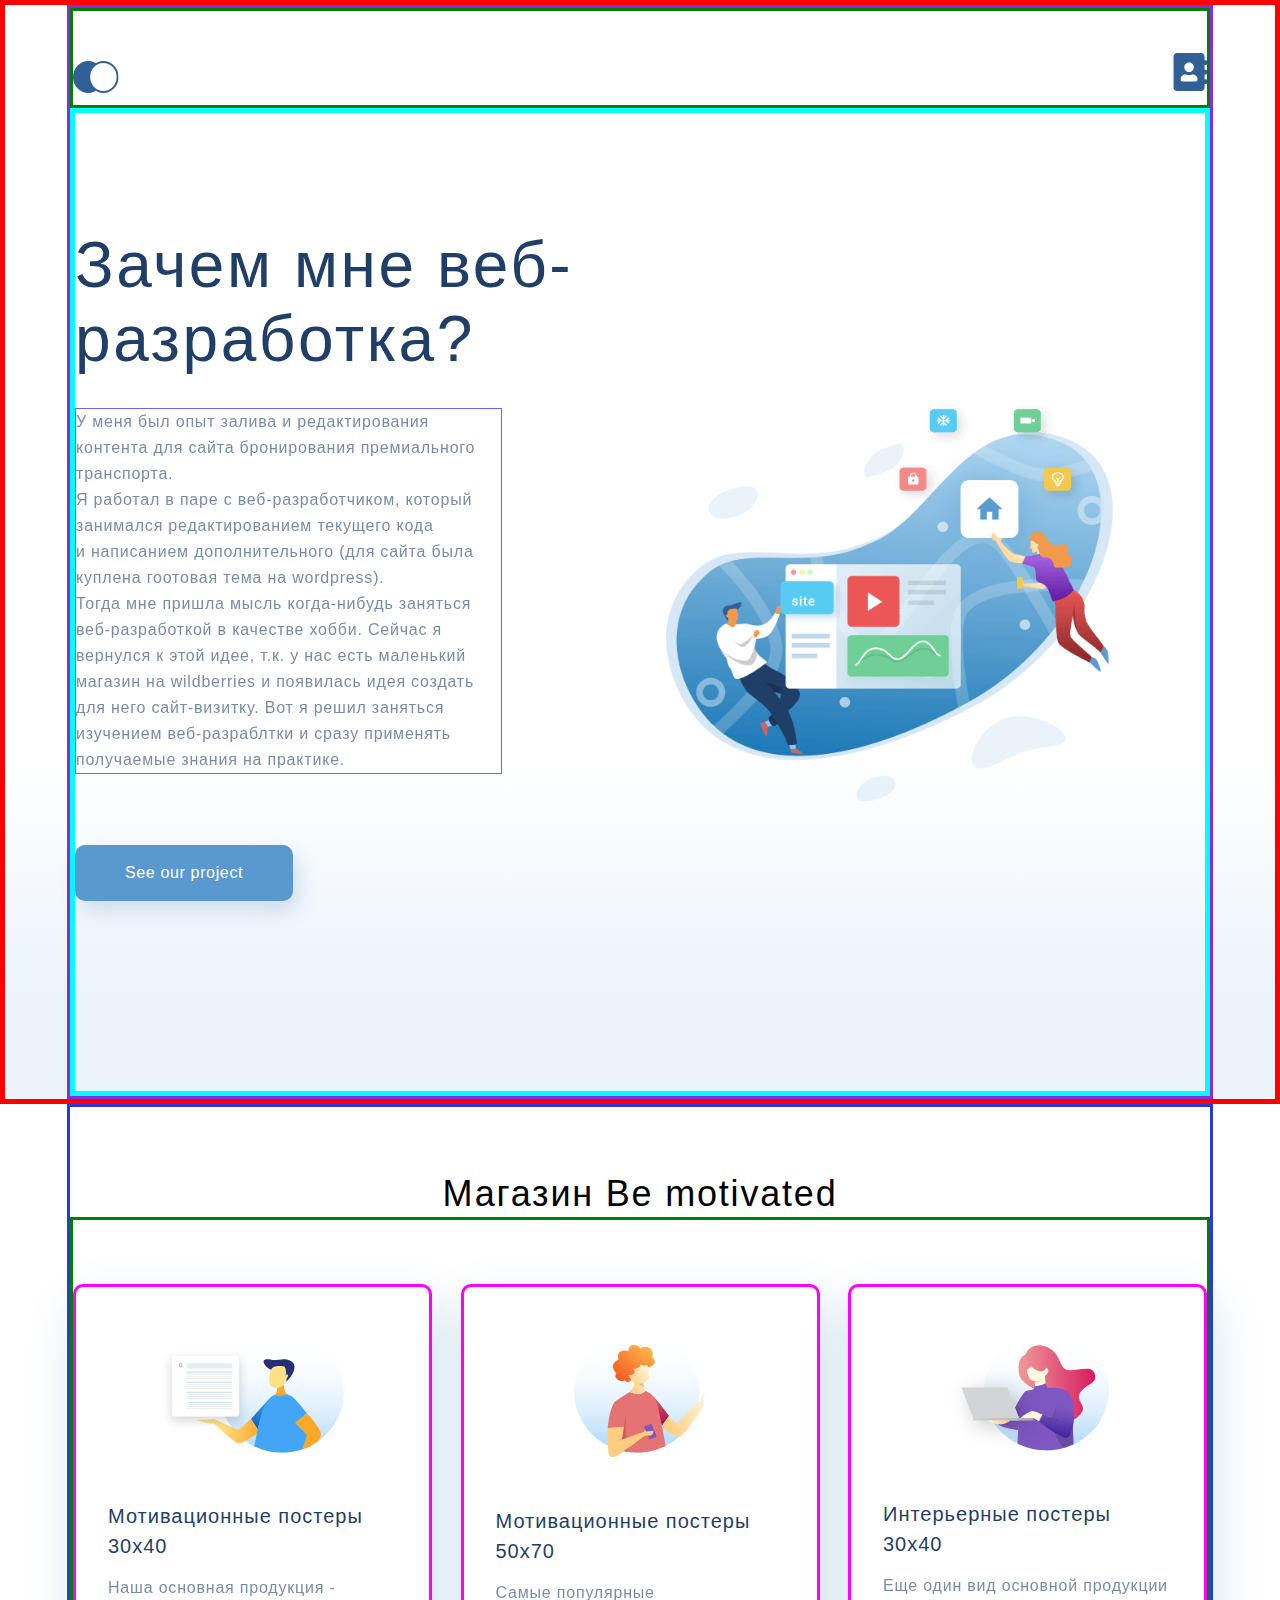
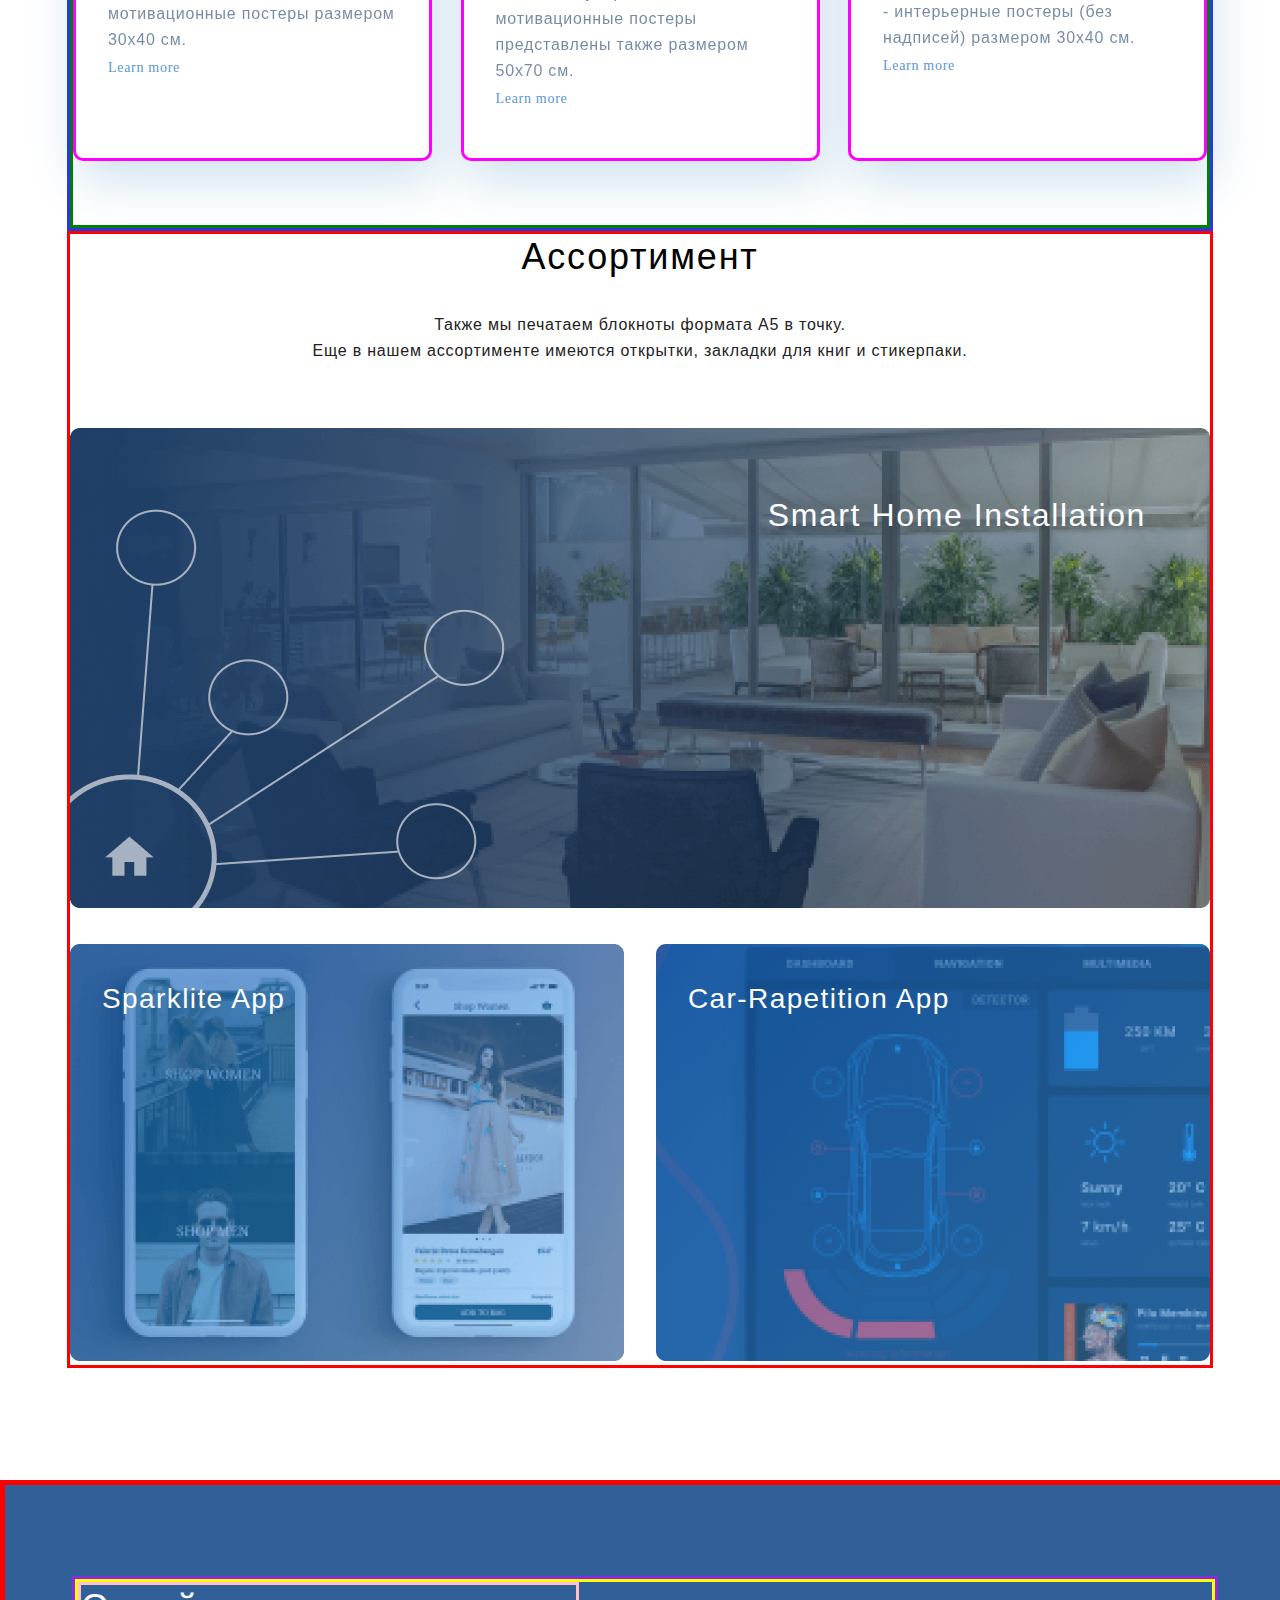
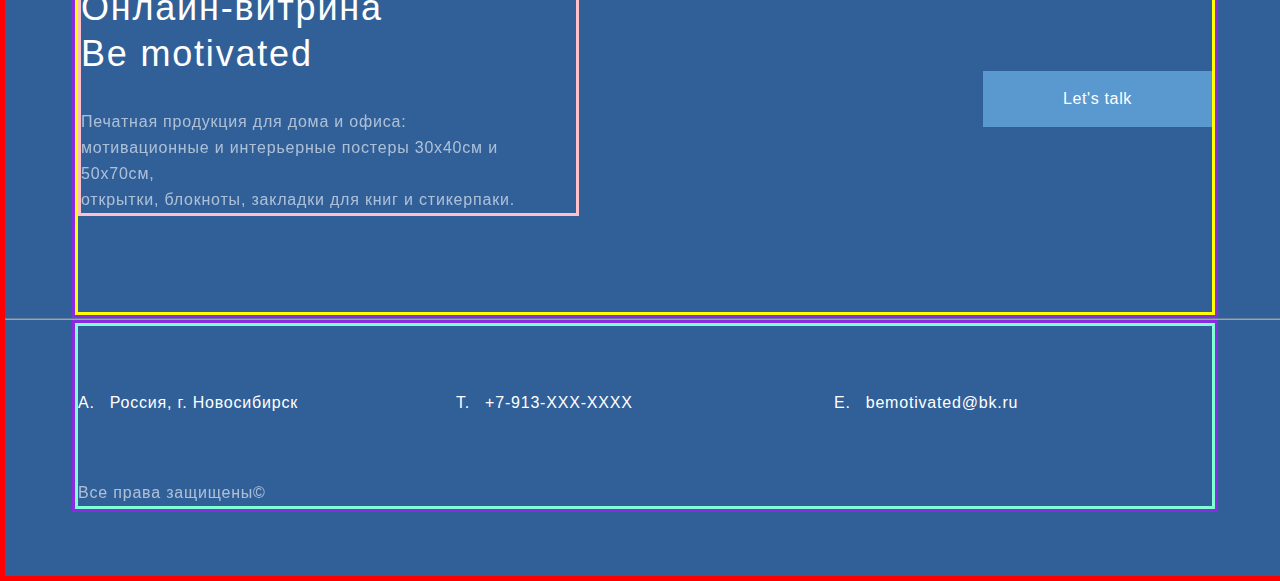
==== index.html @ 521d8b22 "add all files" ====
<!DOCTYPE html>
<html lang="ru">

<head>
    <meta charset="UTF-8">
    <meta http-equiv="X-UA-Compatible" content="IE=edge">
    <meta name="viewport" content="width=device-width, initial-scale=1.0">
    <link rel="stylesheet" href="styles.css">
    <title>Main page</title>
</head>

<body>
    <div class="top">
        <div class="container top_content-box">
            <ul class="menu">
                <li><a href="index.html"><img src="img/logo.svg" alt="main"></a></li>
                <li><a href="contacts.html"><img src="img/vec.svg" alt="contacts"></a></li>
            </ul>
            <div class="top_info">
                <h1 class="top_heading color">Зачем мне веб-разработка?</h1>
                <p class="text_op mainpar color">У меня был опыт залива и редактирования контента для
                    сайта бронирования премиального транспорта.<br>
                    Я работал в паре с веб-разработчиком, который занимался редактированием текущего кода<br>
                    и написанием дополнительного (для сайта была куплена гоотовая тема на wordpress).<br>
                    Тогда мне пришла мысль когда-нибудь заняться веб-разработкой в качестве хобби.
                    Сейчас я вернулся к этой идее, т.к. у нас есть маленький магазин на wildberries и появилась идея
                    создать для него сайт-визитку.
                    Вот я решил заняться изучением веб-разраблтки и сразу применять получаемые знания на практике.
                </p>
                <a href="https://bemotivated.shop" target="_blank" class="top_butt text">See our project</a>
            </div>
        </div>
    </div>

    <!--class "what we do" из видеоурока-->
    <div class="shop container">
        <h3 class="allh3 center">Магазин Be motivated</h3>
        <div class="card_box">
            <div class="mainprod">
                <img class="card_img" src="img/card1.svg" alt="Product1">
                <h4 class="shopzag allh4 color">Мотивационные постеры 30х40</h4>
                <p class="text_op shoppar color">Наша основная продукция -
                    мотивационные постеры размером
                    30х40 см.</p>
                <a class="card_link" href="#">Learn more</a>
            </div>
            <div class="mainprod">
                <img class="card_img" src="img/card2.svg" alt="Product2">
                <h4 class="shopzag allh4 color">Мотивационные постеры 50х70</h4>
                <p class="text_op shoppar color">Самые популярные мотивационные
                    постеры представлены также размером 50х70 см.</p>
                <a class="card_link" href="#">Learn more</a>
            </div>
            <div class="mainprod">
                <img class="card_img" src="img/card3.svg" alt="Product3">
                <h4 class="shopzag allh4 color">Интерьерные постеры 30х40</h4>
                <p class="text_op shoppar color">Еще один вид основной продукции - интерьерные постеры (без
                    надписей)
                    размером
                    30х40 см.</p>
                <a class="card_link" href="#">Learn more</a>
            </div>
        </div>
    </div>

    <div class="products container center">
        <h3 class="allh3">Ассортимент</h3>
        <p class="text par_products">Также мы печатаем блокноты формата А5 в точку.<br>
            Еще в нашем ассортименте имеются открытки, закладки для книг и стикерпаки.</p>
        <div class="products_item"><img class="products_image" src="img/Smart_Home_img.png" alt="image">
            <p class="products_text_1">Smart Home Installation</p>
        </div>
        <div class="products_parent">
            <div class="products_item products_item_margin"><img class="products_image" src="img/Spark_App_img.png"
                    alt="image">
                <p class=" products_text_1 pr_text_2-3">Sparklite App</p>
            </div>
            <div class="products_item"><img class="products_image" src="img/Car_App_img.png" alt="image">
                <p class="products_text_1 pr_text_2-3">Car-Rapetition App</p>
            </div>
        </div>
    </div>

    <div class="footer">
        <div class="container">
            <div class="footer_top">
                <div class="bemotivated">
                    <h3 class="allh3 footer_header">Онлайн-витрина<br> Be motivated</h3>
                    <p class="text_op text_white">Печатная продукция для дома и офиса:<br>
                        мотивационные и интерьерные постеры 30х40см и 50х70см,<br>
                        открытки, блокноты, закладки для книг и стикерпаки.</p>
                </div>
                <a class="text footer_butt" href="#">Let's talk</a>
            </div>
        </div>

        <hr>

        <div class="container">
            <div class="footer_bottom">
                <ol class="text_white spisokfoot">
                    <li class="text lifooter">Россия, г. Новосибирск</li>
                    <li class="text lifooter">+7-913-XXX-XXXX</li>
                    <li class="text lifooter">bemotivated@bk.ru</li>
                </ol>
                <div class="rights">
                    <p class="text_op text_white">Все права защищены&copy;</p>
                </div>
            </div>
        </div>
    </div>
</body>

</html>
---- styles.css ----
/*Общие свойства для разных элементов*/
* {
    margin: 0;
    padding: 0;
    font-family: 'Roboto', sans-serif;
    font-style: normal;
}

.container {
    max-width: 1140px;
    margin: 0 auto;
    border: 3px solid #8A2BE2;
}

div.map {
    max-width: 1140px;
    margin: 0 auto;
    border: 3px solid #8A2BE2;
}


.color {
    color: #1F3F68;
}

.center {
    text-align: center;
}

hr {
    opacity: 0.5;
}

/*Списки*/
.menu {
    padding-top: 42px;
    border: 3px solid green;
    list-style-type: none;
    display: flex;
    justify-content: space-between;
}

.spisokfoot {
    display: flex;
    flex-direction: row;
    justify-content: space-between;
    margin-top: 64px;
}

.lifooter:first-child::before {
    content: 'A.';
    display: block;
    margin-right: 15px;
}

.lifooter:nth-child(2)::before {
    content: 'T.';
    display: block;
    margin-right: 15px;
}

.lifooter:last-child::before {
    content: 'E.';
    display: block;
    margin-right: 15px;
}

.lifooter {
    flex-grow: 1;
    list-style-type: none;
    display: flex;
    flex-basis: 33.33%;
    margin-right: 32px;
}

.phone {
    list-style-type: none;
    margin-bottom: 0;
    padding-bottom: 0;
}

.onl_srv {
    list-style-type: none;
    margin-bottom: 0;
    padding-bottom: 0;
}

.phone li:before {
    content: url(img/phone.svg);
    display: inline-block;
    margin-right: 19px;
}

.phone li:first-child {
    margin-bottom: 16px;
}

.onl_srv li:first-child {
    margin-bottom: 16px;
}

.onl_srv li:first-child:before {
    content: url(img/www.svg);
    display: inline-block;
    margin-right: 19px;
}

.onl_srv li:last-child:before {
    content: url(img/mail.svg);
    display: inline-block;
    margin-right: 19px;
}

.contform_par:last-child {
    padding-bottom: 0px;
}

/*Параграфы и тексты*/
.text_op {
    font-weight: 400;
    font-size: 16px;
    line-height: 26px;
    letter-spacing: 0.05em;
    opacity: 0.6;
}

.text {
    font-weight: 400;
    font-size: 16px;
    line-height: 26px;
    letter-spacing: 0.05em;
}

.text_cont {
    font-size: 20px;
    line-height: 30px;
    letter-spacing: 0.04em;
    color: rgba(255, 255, 255, 0.6);
    width: 60%;
}

.mainpar {
    max-width: 425px;
    border: 1px solid blue;
}

.text_white {
    color: #FFFFFF;
}

.par_products {
    color: #222222;
    width: 75%;
    margin: 32px auto 64px;
    opacity: 1;
}

.products_text_1 {
    font-weight: 400;
    font-size: 32px;
    line-height: 46px;
    text-align: right;
    letter-spacing: 0.05em;
    color: #FFFFFF;
    position: absolute;
    top: 64px;
    right: 64px;
}

.pr_text_2-3 {
    font-size: 28px;
    line-height: 46px;
    top: 32px;
    left: 32px;
    text-align: left;
}

.contform_par {
    font-weight: 300;
    font-size: 16px;
    line-height: 26px;
    letter-spacing: 0.04em;
    color: #1F3F68;
    opacity: 0.6;
    padding-bottom: 40px;
}


/*Заголовки*/
.top_heading {
    max-width: 504px;
    font-weight: 300;
    font-size: 64px;
    line-height: 74px;
    letter-spacing: 0.04em;
    margin-bottom: 32px;
}

.contact_us_heading {
    font-weight: 500;
    font-size: 44px;
    line-height: 74px;
    letter-spacing: 0.04em;
    color: #FFFFFF;
    margin-bottom: 16px;
    margin-top: 54px;
}

.allh3 {
    font-size: 36px;
    font-weight: 300;
    line-height: 46px;
    letter-spacing: 0.05em;
    color: #000000;
}

.contacts_headings {
    font-weight: 500;
    font-size: 20px;
    line-height: 30px;
    letter-spacing: 0.04em;
    margin-bottom: 24px;
}


.contform_items {
    font-weight: 400;
    font-size: 16px;
    line-height: 30px;
    letter-spacing: 0.04em;
    opacity: 0.8;
    margin-bottom: 8px;
    margin-top: 32px;
}

.allh4 {
    font-weight: 400;
    font-size: 20px;
    line-height: 30px;
    letter-spacing: 0.05em;
}

.shopzag {
    margin-bottom: 14px;
}

.footer_header {
    width: 340px;
    font-weight: 400;
    font-size: 36px;
    line-height: 46px;
    letter-spacing: 0.05em;
    color: #FFFFFF;
    margin-bottom: 32px;
}

/*Footer*/
div.footer {
    border: 5px solid red;
    background: #316099;
    margin-top: 112px;
    padding-top: 91px;
    padding-bottom: 64px;
    width: 100%;
}

div.footer_top {
    border: 3px solid Yellow;
    padding-bottom: 96px;
    display: flex;
    flex-wrap: wrap;
    justify-content: space-between;
    align-items: center;
}

div.bemotivated {
    width: 495px;
    border: 3px solid pink;
}

div.footer_bottom {
    border: 3px solid Aquamarine;
}

div.rights {
    margin-top: 64px;
}


/*Блоки главной страницы*/
div.top {
    border: 5px solid red;
    height: fit-content;
    background: linear-gradient(0deg, #EBF3FB 8.84%, rgba(152, 195, 232, 0) 31.12%);
}

.top_content-box {
    display: flex;
    flex-direction: column;
    height: 100%;
}

div.top_info {
    border: 5px solid cyan;
    flex-grow: 1;
    padding-top: 115px;
    background-image: url(img/illustration.png);
    background-repeat: no-repeat;
    background-position: right 90px center;
    background-size: 40%;
}

div.shop {
    border: 3px solid #2b37e2;
    padding-top: 64px;
}

div.card_box {
    border: 3px solid green;
    display: flex;
    flex-direction: row;
    justify-content: space-between;
    padding-top: 64px;
    padding-bottom: 64px;
}

div.mainprod {
    width: 359px;
    border: 3px solid Magenta;
    padding: 44px 32px;
    box-sizing: border-box;
    box-shadow: 5px 20px 50px rgba(16, 112, 177, 0.2);
    border-radius: 10px;
    background: #FFFFFF;
    display: flex;
    flex-direction: column;
}

div.products {
    border: 3px solid red;
}

div.products_parent {
    display: flex;
    justify-content: space-between;
    margin-top: 32px;
}

div.products_item {
    position: relative;
    flex-grow: 1;
}

.products_item_margin {
    margin-right: 32px;
}

/*Блоки страницы Контакты*/
div.contact_us {
    border: 2px solid blue;
    background-image: url(img/Mask\ Group.png);
    background-repeat: no-repeat;
    background-size: cover;
    padding-bottom: 50px;
    margin-top: 42px;
    display: flex;
    flex-direction: column;
    align-items: center;
}

.contacts {
    border: 3px solid Aquamarine;
    display: flex;
    justify-content: space-between;
    margin-top: 50px;
    margin-bottom: 96px;
    align-items: stretch;
}

div.continfo {
    border: 3px solid Orchid;
    padding: 56px;
    box-sizing: border-box;
    display: flex;
    flex-direction: column;
}

div.contform {
    border: 3px solid Orchid;
    width: 50%;
    background: #FFFFFF;
    box-shadow: 5px 10px 50px rgba(16, 112, 177, 0.2);
    border-radius: 10px;
    padding: 56px;
    box-sizing: border-box;
}

/*Контактная форма*/
.vvod {
    border: 1px solid #356EAD;
    box-sizing: border-box;
    border-radius: 10px;
    opacity: 0.4;
    width: 100%;
    font-weight: 300;
    font-size: 16px;
    line-height: 30px;
    letter-spacing: 0.04em;
    padding-top: 21px;
    padding-left: 21px;
    padding-bottom: 21px;

}

.butt {
    background: #5A98D0;
    box-shadow: 5px 20px 50px rgba(16, 112, 177, 0.2);
    border-radius: 10px;
    font-weight: 500;
    font-size: 16px;
    line-height: 26px;
    text-align: center;
    color: #FFFFFF;
    text-transform: uppercase;
    width: 100%;
    padding: 23px;
    margin-top: 72px;
    border-color: #5A98D0;
}

/*Кнопка See our project*/
.top_butt {
    text-align: center;
    letter-spacing: 0.04em;
    color: #FFFFFF;
    background: #5A98D0;
    box-shadow: 5px 10px 20px rgba(53, 110, 173, 0.2);
    border-radius: 10px;
    padding: 15px 50px;
    text-decoration: none;
    display: inline-block;
    margin-top: 71px;
    margin-bottom: 190px;
}

/*Кнопка Let's Talk*/
.footer_butt {
    text-align: center;
    letter-spacing: 0.04em;
    color: #FFFFFF;
    background: #5A98D0;
    padding: 15px 80px;
    text-decoration: none;
}

/*Другие элементы*/
.card_link {
    font-family: 'Roboto';
    font-style: normal;
    font-weight: 400;
    font-size: 14px;
    line-height: 30px;
    letter-spacing: 0.05em;
    color: #5A98D0;
    text-decoration: none;
}

.card_img {
    align-self: center;
    margin-bottom: 48px;
}

.logo {
    margin-bottom: 56px;
}

.products_image {
    width: 100%;
}

/*Медиазапросы*/
@media (max-width: 1024px) {
    .container {
        padding-left: 32px;
        padding-right: 32px;
    }

    div.map {
        padding: 0;
        margin: 0;
    }

    div.top_info {
        background-position: right 16px bottom 87px;
    }

    .menu {
        padding-top: 36px;
    }

    div.card_box {
        flex-direction: column;
        align-items: center;
    }

    div.mainprod {
        margin-bottom: 32px;
    }

    div.bemotivated {
        width: 336px;
        box-sizing: border-box;
    }

    div.footer {
        margin-top: 109px;
        padding-top: 47px;
    }

    div.footer_top {
        padding-left: 92px;
        padding-right: 92px;
    }

    div.footer_bottom {
        padding-left: 92px;
        padding-right: 92px;
    }

    .footer_butt {
        width: 133px;
        height: 32px;
        padding: 3px 0px 10px;
        box-sizing: border-box;
    }

    .spisokfoot {
        flex-direction: column;
    }

    .lifooter:first-child {
        margin-bottom: 25px;
    }

    .lifooter:last-child {
        margin-top: 25px;
    }

    .contacts {
        flex-direction: column;
        align-items: center;
    }

    div.contform {
        width: 75%;
    }

    div.continfo {
        width: 60%;
    }
}

@media (max-width: 667px) {

    .container {
        padding-left: 16px;
        padding-right: 16px;
    }

    div.top {
        height: fit-content;
    }

    .menu {
        padding-top: 24px;
    }

    .top_heading {
        width: 100%;
        font-size: 32px;
        line-height: 38px;
        text-align: center;
        margin-bottom: 12px;
    }

    div.top_info {
        display: flex;
        flex-direction: column;
        align-items: center;
        padding-top: 36px;
        background-image: none;
        height: fit-content;
    }

    .mainpar {
        width: 100%;
        text-align: center;
    }

    .top_butt {
        font-size: 12px;
        padding: 0 8px;
        margin-top: 32px;
        margin-bottom: 41px;
    }

    .allh3 {
        font-size: 24px;
        line-height: 28px;
    }

    div.shop {
        padding-top: 48px;
    }

    div.card_box {
        padding-top: 32px;
    }

    div.mainprod {
        width: 100%;
    }

    .par_products {
        width: 100%;
    }

    .products_text_1 {
        font-size: 16px;
        line-height: 19px;
        top: 16px;
        right: 16px;
    }

    .pr_text_2-3 {
        font-size: 16px;
        line-height: 19px;
        top: 16px;
        right: 16px;
    }

    div.products_parent {
        flex-direction: column;
        margin-top: 16px;
    }

    .products_item_margin {
        margin-right: 0;
        margin-bottom: 16px;
    }

    div.footer {
        margin-top: 64px;
        padding-top: 18px;
        padding-bottom: 32px;
    }

    div.footer_top {
        padding-bottom: 40px;
        flex-direction: column;
    }

    div.bemotivated {
        width: 100%;
        text-align: center;
        margin-bottom: 40px;
    }

    .footer_header {
        width: 100%;
        font-size: 24px;
        line-height: 28px;
    }

    .footer_butt {
        width: 106px;
        height: 31px;
        padding: 0;
        box-sizing: border-box;
    }

    div.footer_top {
        padding-left: 0px;
        padding-right: 0px;
    }

    div.footer_bottom {
        padding-left: 0px;
        padding-right: 0px;
    }

    .spisokfoot {
        margin-top: 32px;
        flex-direction: column;
    }

    .lifooter {
        line-height: 19px;
    }

    .lifooter:first-child {
        margin-bottom: 17px;
    }

    .lifooter:last-child {
        margin-top: 17px;
    }

    div.rights {
        margin-top: 32px;
        text-align: center;
    }

    div.contform {
        width: 100%;
        padding: 36px;
    }

    div.continfo {
        width: 100%;
        padding: 36px;
    }

    .contform_items {
        font-size: 14px;
        margin-top: 20px;
    }

    .smsg_mob {
        font-size: 16px;
    }

    .contact_us_heading {
        font-size: 24px;
        line-height: 28px;
        margin-bottom: 32px;
    }

    .text_cont {
        font-size: 16px;
        width: 80%;
    }
}
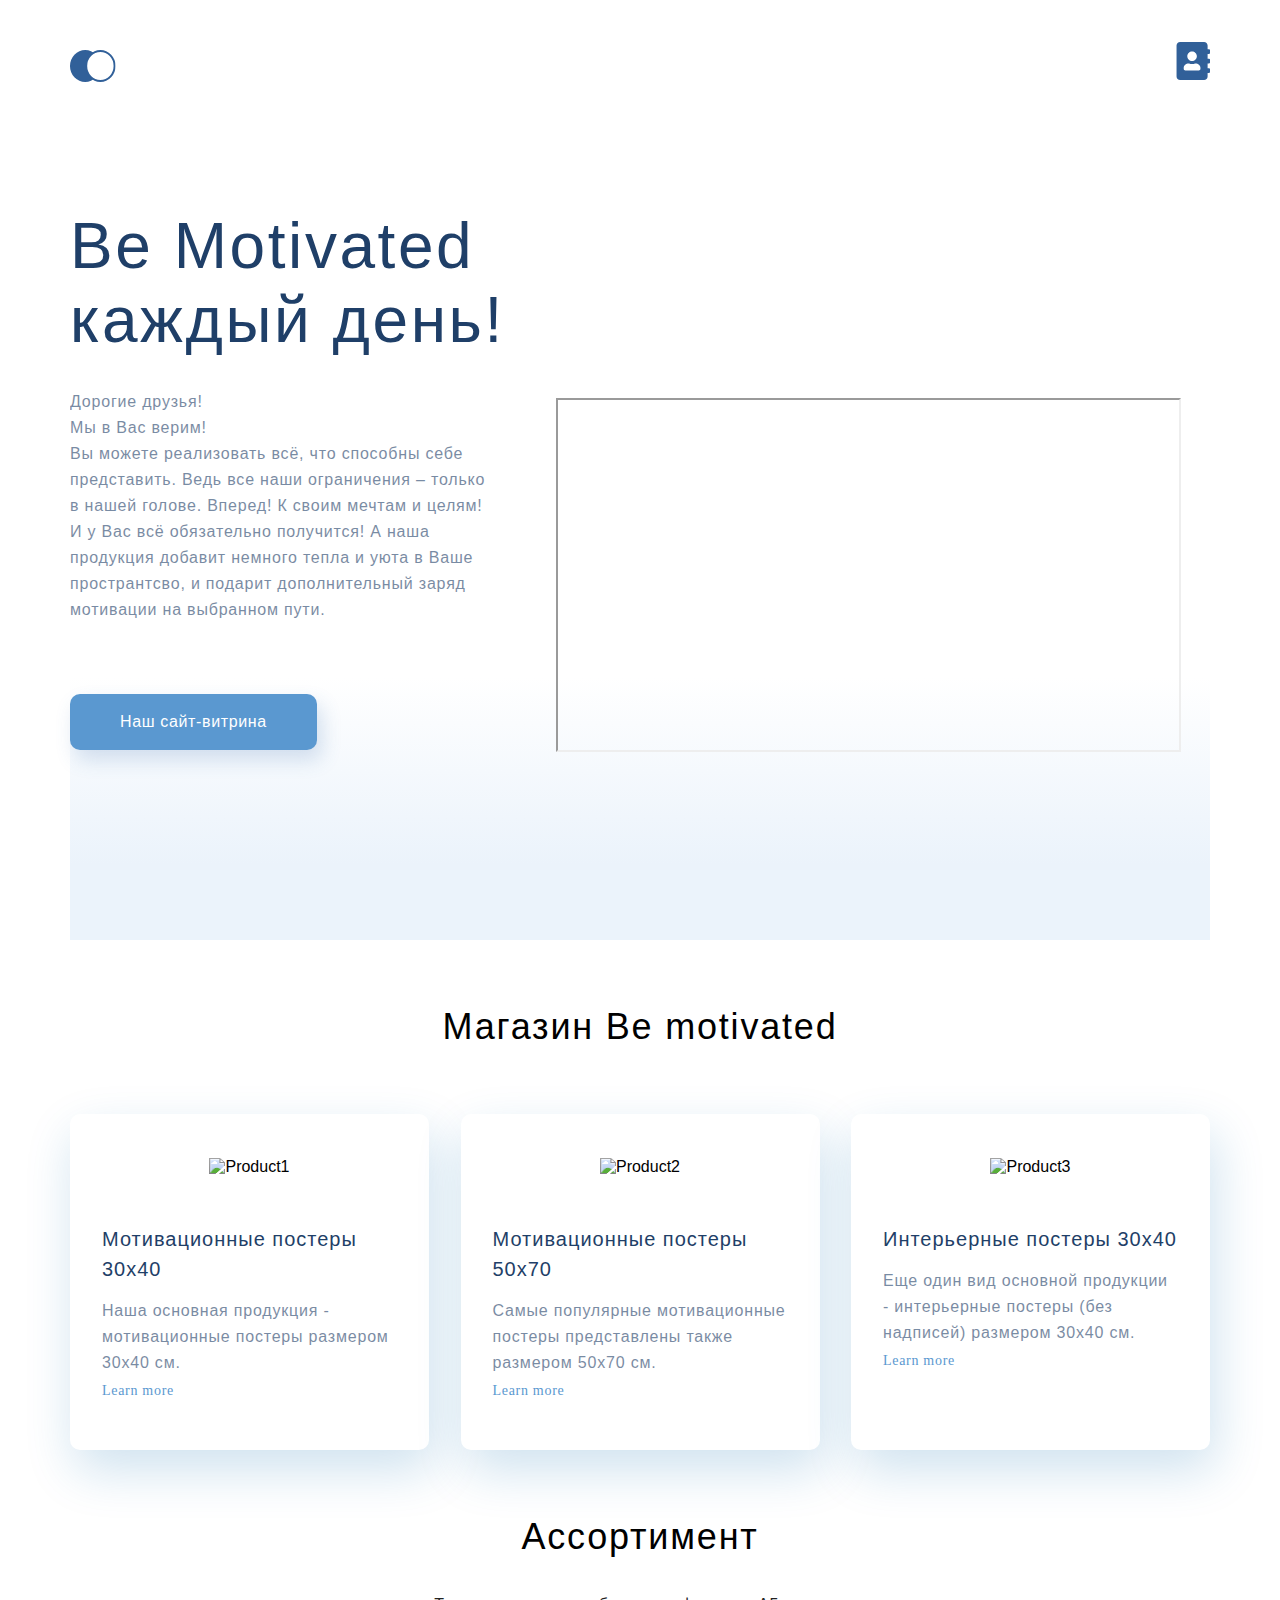
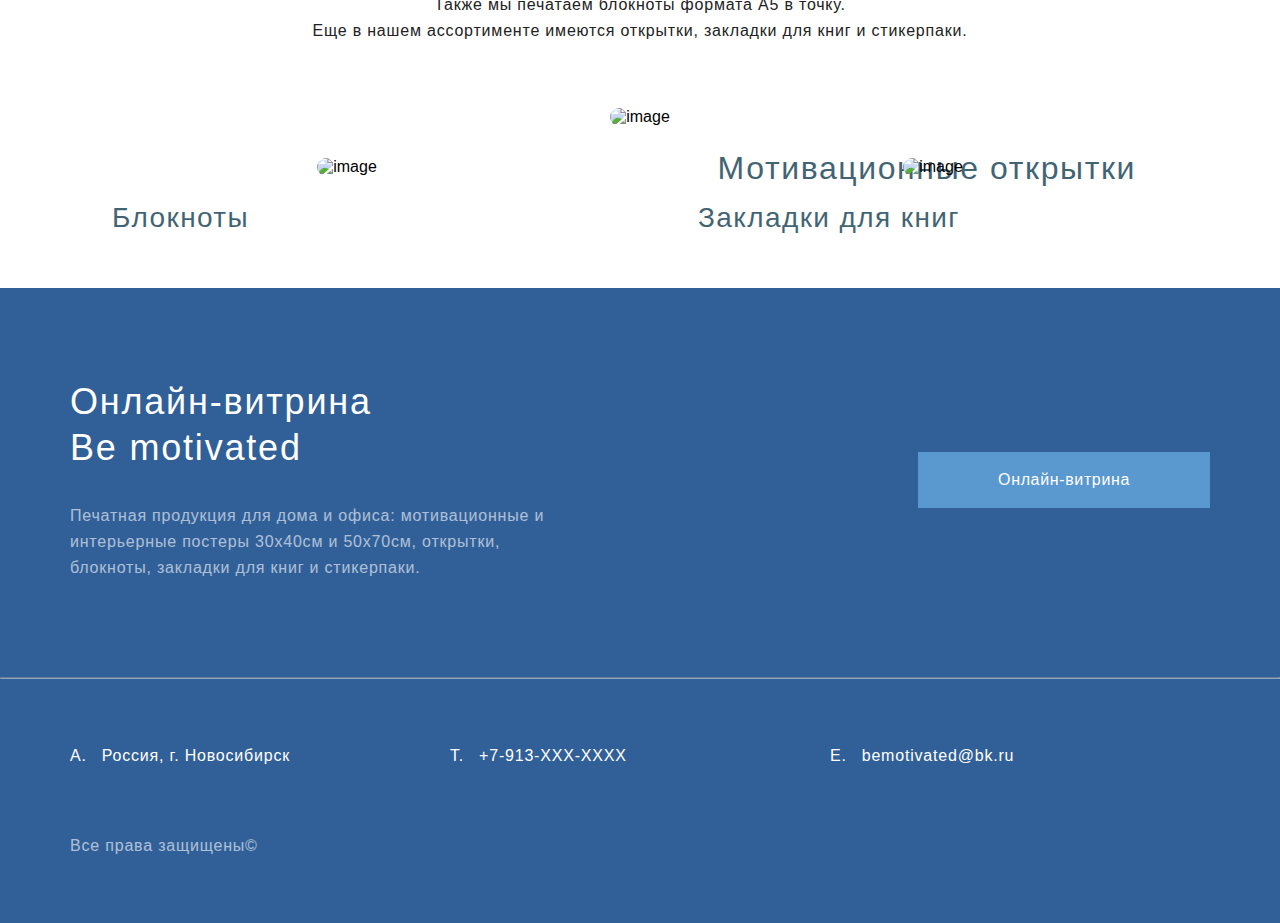
==== commit bd84f9f5: "Images changed, video added" ====
--- a/index.html
+++ b/index.html
@@ -10,24 +10,32 @@
 </head>
 
 <body>
-    <div class="top">
-        <div class="container top_content-box">
-            <ul class="menu">
-                <li><a href="index.html"><img src="img/logo.svg" alt="main"></a></li>
-                <li><a href="contacts.html"><img src="img/vec.svg" alt="contacts"></a></li>
-            </ul>
+
+    <div class="container">
+        <ul class="menu">
+            <li><a href="index.html"><img src="img/logo.svg" alt="main"></a></li>
+            <li><a href="contacts.html"><img src="img/vec.svg" alt="contacts"></a></li>
+        </ul>
+        <div class="top">
+            <div class="top_content-box">
+                <h1 class="top_heading color">Be Motivated каждый день!</h1>
+                <p class="text_op mainpar color">Дорогие друзья!<br>
+                    Мы в Вас верим!<br>
+                    Вы можете реализовать всё, что способны себе представить.
+                    Ведь все наши ограничения – только в нашей голове.
+                    Вперед! К своим мечтам и целям! И у Вас всё обязательно получится!
+                    А наша продукция добавит немного тепла и уюта в Ваше пространтсво, и
+                    подарит дополнительный заряд мотивации на выбранном пути.
+                </p>
+                <a href="https://bemotivated.shop" target="_blank" class="top_butt text">Наш сайт-витрина</a>
+            </div>
             <div class="top_info">
-                <h1 class="top_heading color">Зачем мне веб-разработка?</h1>
-                <p class="text_op mainpar color">У меня был опыт залива и редактирования контента для
-                    сайта бронирования премиального транспорта.<br>
-                    Я работал в паре с веб-разработчиком, который занимался редактированием текущего кода<br>
-                    и написанием дополнительного (для сайта была куплена гоотовая тема на wordpress).<br>
-                    Тогда мне пришла мысль когда-нибудь заняться веб-разработкой в качестве хобби.
-                    Сейчас я вернулся к этой идее, т.к. у нас есть маленький магазин на wildberries и появилась идея
-                    создать для него сайт-визитку.
-                    Вот я решил заняться изучением веб-разраблтки и сразу применять получаемые знания на практике.
-                </p>
-                <a href="https://bemotivated.shop" target="_blank" class="top_butt text">See our project</a>
+                <iframe class="video"
+                    src="https://www.youtube.com/embed/f7S_T5lrENA?autoplay=1&amp;loop=2&amp;start=1&amp;stop=120"
+                    title="YouTube video player" frameborder="2"
+                    allow="accelerometer; autoplay; clipboard-write; encrypted-media; gyroscope; picture-in-picture; loop"
+                    allowfullscreen=""></iframe>
+
             </div>
         </div>
     </div>
@@ -37,7 +45,7 @@
         <h3 class="allh3 center">Магазин Be motivated</h3>
         <div class="card_box">
             <div class="mainprod">
-                <img class="card_img" src="img/card1.svg" alt="Product1">
+                <img class="card_img" src="img/1.png" alt="Product1">
                 <h4 class="shopzag allh4 color">Мотивационные постеры 30х40</h4>
                 <p class="text_op shoppar color">Наша основная продукция -
                     мотивационные постеры размером
@@ -45,14 +53,14 @@
                 <a class="card_link" href="#">Learn more</a>
             </div>
             <div class="mainprod">
-                <img class="card_img" src="img/card2.svg" alt="Product2">
+                <img class="card_img" src="img/2.jpg" alt="Product2">
                 <h4 class="shopzag allh4 color">Мотивационные постеры 50х70</h4>
                 <p class="text_op shoppar color">Самые популярные мотивационные
                     постеры представлены также размером 50х70 см.</p>
                 <a class="card_link" href="#">Learn more</a>
             </div>
             <div class="mainprod">
-                <img class="card_img" src="img/card3.svg" alt="Product3">
+                <img class="card_img" src="img/3.jpg" alt="Product3">
                 <h4 class="shopzag allh4 color">Интерьерные постеры 30х40</h4>
                 <p class="text_op shoppar color">Еще один вид основной продукции - интерьерные постеры (без
                     надписей)
@@ -67,16 +75,16 @@
         <h3 class="allh3">Ассортимент</h3>
         <p class="text par_products">Также мы печатаем блокноты формата А5 в точку.<br>
             Еще в нашем ассортименте имеются открытки, закладки для книг и стикерпаки.</p>
-        <div class="products_item"><img class="products_image" src="img/Smart_Home_img.png" alt="image">
-            <p class="products_text_1">Smart Home Installation</p>
+        <div class="products_item"><img class="products_image" src="img/Postcards.jpg" alt="image">
+            <p class="products_text_1">Мотивационные открытки</p>
         </div>
         <div class="products_parent">
-            <div class="products_item products_item_margin"><img class="products_image" src="img/Spark_App_img.png"
+            <div class="products_item products_item_margin"><img class="products_image" src="img/notepad.png"
                     alt="image">
-                <p class=" products_text_1 pr_text_2-3">Sparklite App</p>
+                <p class=" products_text_1 pr_text_2-3">Блокноты</p>
             </div>
-            <div class="products_item"><img class="products_image" src="img/Car_App_img.png" alt="image">
-                <p class="products_text_1 pr_text_2-3">Car-Rapetition App</p>
+            <div class="products_item"><img class="products_image" src="img/notes (1).png" alt="image">
+                <p class="products_text_1 pr_text_2-3">Закладки для книг</p>
             </div>
         </div>
     </div>
@@ -86,11 +94,11 @@
             <div class="footer_top">
                 <div class="bemotivated">
                     <h3 class="allh3 footer_header">Онлайн-витрина<br> Be motivated</h3>
-                    <p class="text_op text_white">Печатная продукция для дома и офиса:<br>
-                        мотивационные и интерьерные постеры 30х40см и 50х70см,<br>
+                    <p class="text_op text_white">Печатная продукция для дома и офиса:
+                        мотивационные и интерьерные постеры 30х40см и 50х70см,
                         открытки, блокноты, закладки для книг и стикерпаки.</p>
                 </div>
-                <a class="text footer_butt" href="#">Let's talk</a>
+                <a class="text footer_butt" href="#">Онлайн-витрина</a>
             </div>
         </div>
 
--- a/styles.css
+++ b/styles.css
@@ -9,15 +9,12 @@
 .container {
     max-width: 1140px;
     margin: 0 auto;
-    border: 3px solid #8A2BE2;
 }
 
 div.map {
     max-width: 1140px;
     margin: 0 auto;
-    border: 3px solid #8A2BE2;
-}
-
+}
 
 .color {
     color: #1F3F68;
@@ -34,7 +31,6 @@
 /*Списки*/
 .menu {
     padding-top: 42px;
-    border: 3px solid green;
     list-style-type: none;
     display: flex;
     justify-content: space-between;
@@ -141,7 +137,6 @@
 
 .mainpar {
     max-width: 425px;
-    border: 1px solid blue;
 }
 
 .text_white {
@@ -161,9 +156,14 @@
     line-height: 46px;
     text-align: right;
     letter-spacing: 0.05em;
-    color: #FFFFFF;
+    color: #123E52;
+    background-color: white;
+    opacity: 0.8;
+    padding: 5px 10px;
+    width: fit-content;
+    border-radius: 10px;
     position: absolute;
-    top: 64px;
+    top: 32px;
     right: 64px;
 }
 
@@ -256,7 +256,6 @@
 
 /*Footer*/
 div.footer {
-    border: 5px solid red;
     background: #316099;
     margin-top: 112px;
     padding-top: 91px;
@@ -265,7 +264,6 @@
 }
 
 div.footer_top {
-    border: 3px solid Yellow;
     padding-bottom: 96px;
     display: flex;
     flex-wrap: wrap;
@@ -274,13 +272,10 @@
 }
 
 div.bemotivated {
-    width: 495px;
-    border: 3px solid pink;
-}
-
-div.footer_bottom {
-    border: 3px solid Aquamarine;
-}
+    max-width: 495px;
+}
+
+div.footer_bottom {}
 
 div.rights {
     margin-top: 64px;
@@ -289,34 +284,32 @@
 
 /*Блоки главной страницы*/
 div.top {
-    border: 5px solid red;
     height: fit-content;
     background: linear-gradient(0deg, #EBF3FB 8.84%, rgba(152, 195, 232, 0) 31.12%);
+    display: flex;
+    padding-top: 115px;
+    align-items: stretch;
 }
 
 .top_content-box {
     display: flex;
     flex-direction: column;
+    width: 40%;
     height: 100%;
 }
 
 div.top_info {
-    border: 5px solid cyan;
-    flex-grow: 1;
-    padding-top: 115px;
-    background-image: url(img/illustration.png);
-    background-repeat: no-repeat;
-    background-position: right 90px center;
-    background-size: 40%;
+    display: flex;
+    justify-content: center;
+    width: 60%;
+    align-items: center;
 }
 
 div.shop {
-    border: 3px solid #2b37e2;
     padding-top: 64px;
 }
 
 div.card_box {
-    border: 3px solid green;
     display: flex;
     flex-direction: row;
     justify-content: space-between;
@@ -326,7 +319,6 @@
 
 div.mainprod {
     width: 359px;
-    border: 3px solid Magenta;
     padding: 44px 32px;
     box-sizing: border-box;
     box-shadow: 5px 20px 50px rgba(16, 112, 177, 0.2);
@@ -336,9 +328,7 @@
     flex-direction: column;
 }
 
-div.products {
-    border: 3px solid red;
-}
+div.products {}
 
 div.products_parent {
     display: flex;
@@ -357,7 +347,6 @@
 
 /*Блоки страницы Контакты*/
 div.contact_us {
-    border: 2px solid blue;
     background-image: url(img/Mask\ Group.png);
     background-repeat: no-repeat;
     background-size: cover;
@@ -369,7 +358,6 @@
 }
 
 .contacts {
-    border: 3px solid Aquamarine;
     display: flex;
     justify-content: space-between;
     margin-top: 50px;
@@ -378,7 +366,6 @@
 }
 
 div.continfo {
-    border: 3px solid Orchid;
     padding: 56px;
     box-sizing: border-box;
     display: flex;
@@ -386,7 +373,6 @@
 }
 
 div.contform {
-    border: 3px solid Orchid;
     width: 50%;
     background: #FFFFFF;
     box-shadow: 5px 10px 50px rgba(16, 112, 177, 0.2);
@@ -441,6 +427,7 @@
     display: inline-block;
     margin-top: 71px;
     margin-bottom: 190px;
+    width: fit-content;
 }
 
 /*Кнопка Let's Talk*/
@@ -451,6 +438,7 @@
     background: #5A98D0;
     padding: 15px 80px;
     text-decoration: none;
+    width: fit-content;
 }
 
 /*Другие элементы*/
@@ -476,6 +464,15 @@
 
 .products_image {
     width: 100%;
+    border-radius: 10px;
+}
+
+.video {
+    width: 625px;
+    height: 354px;
+    margin-left: 10px;
+    margin-right: 10px;
+    box-sizing: border-box;
 }
 
 /*Медиазапросы*/
@@ -490,12 +487,34 @@
         margin: 0;
     }
 
-    div.top_info {
-        background-position: right 16px bottom 87px;
+    .video {
+        width: 625px;
+        height: 354px;
+        margin-left: 0px;
+        margin-bottom: 145px;
     }
 
     .menu {
         padding-top: 36px;
+    }
+
+    div.top {
+        padding-top: 120px;
+        flex-direction: column;
+    }
+
+    div.top_content-box {
+        width: 100%;
+    }
+
+    div.top_info {
+        width: 100%;
+        justify-content: flex-start;
+        align-items: flex-start;
+    }
+
+    .top_butt {
+        margin-bottom: 87px;
     }
 
     div.card_box {
@@ -528,9 +547,8 @@
     }
 
     .footer_butt {
-        width: 133px;
-        height: 32px;
-        padding: 3px 0px 10px;
+        width: fit-content;
+        padding: 5px 15px;
         box-sizing: border-box;
     }
 
@@ -569,6 +587,7 @@
 
     div.top {
         height: fit-content;
+        padding-top: 32px;
     }
 
     .menu {
@@ -583,13 +602,13 @@
         margin-bottom: 12px;
     }
 
+    div.top_content-box {
+        width: 100%;
+        align-items: center;
+    }
+
     div.top_info {
-        display: flex;
-        flex-direction: column;
-        align-items: center;
-        padding-top: 36px;
-        background-image: none;
-        height: fit-content;
+        display: none;
     }
 
     .mainpar {
@@ -599,6 +618,7 @@
 
     .top_butt {
         font-size: 12px;
+        line-height: 26px;
         padding: 0 8px;
         margin-top: 32px;
         margin-bottom: 41px;
@@ -673,10 +693,7 @@
     }
 
     .footer_butt {
-        width: 106px;
-        height: 31px;
-        padding: 0;
-        box-sizing: border-box;
+        padding: 3px 10px;
     }
 
     div.footer_top {
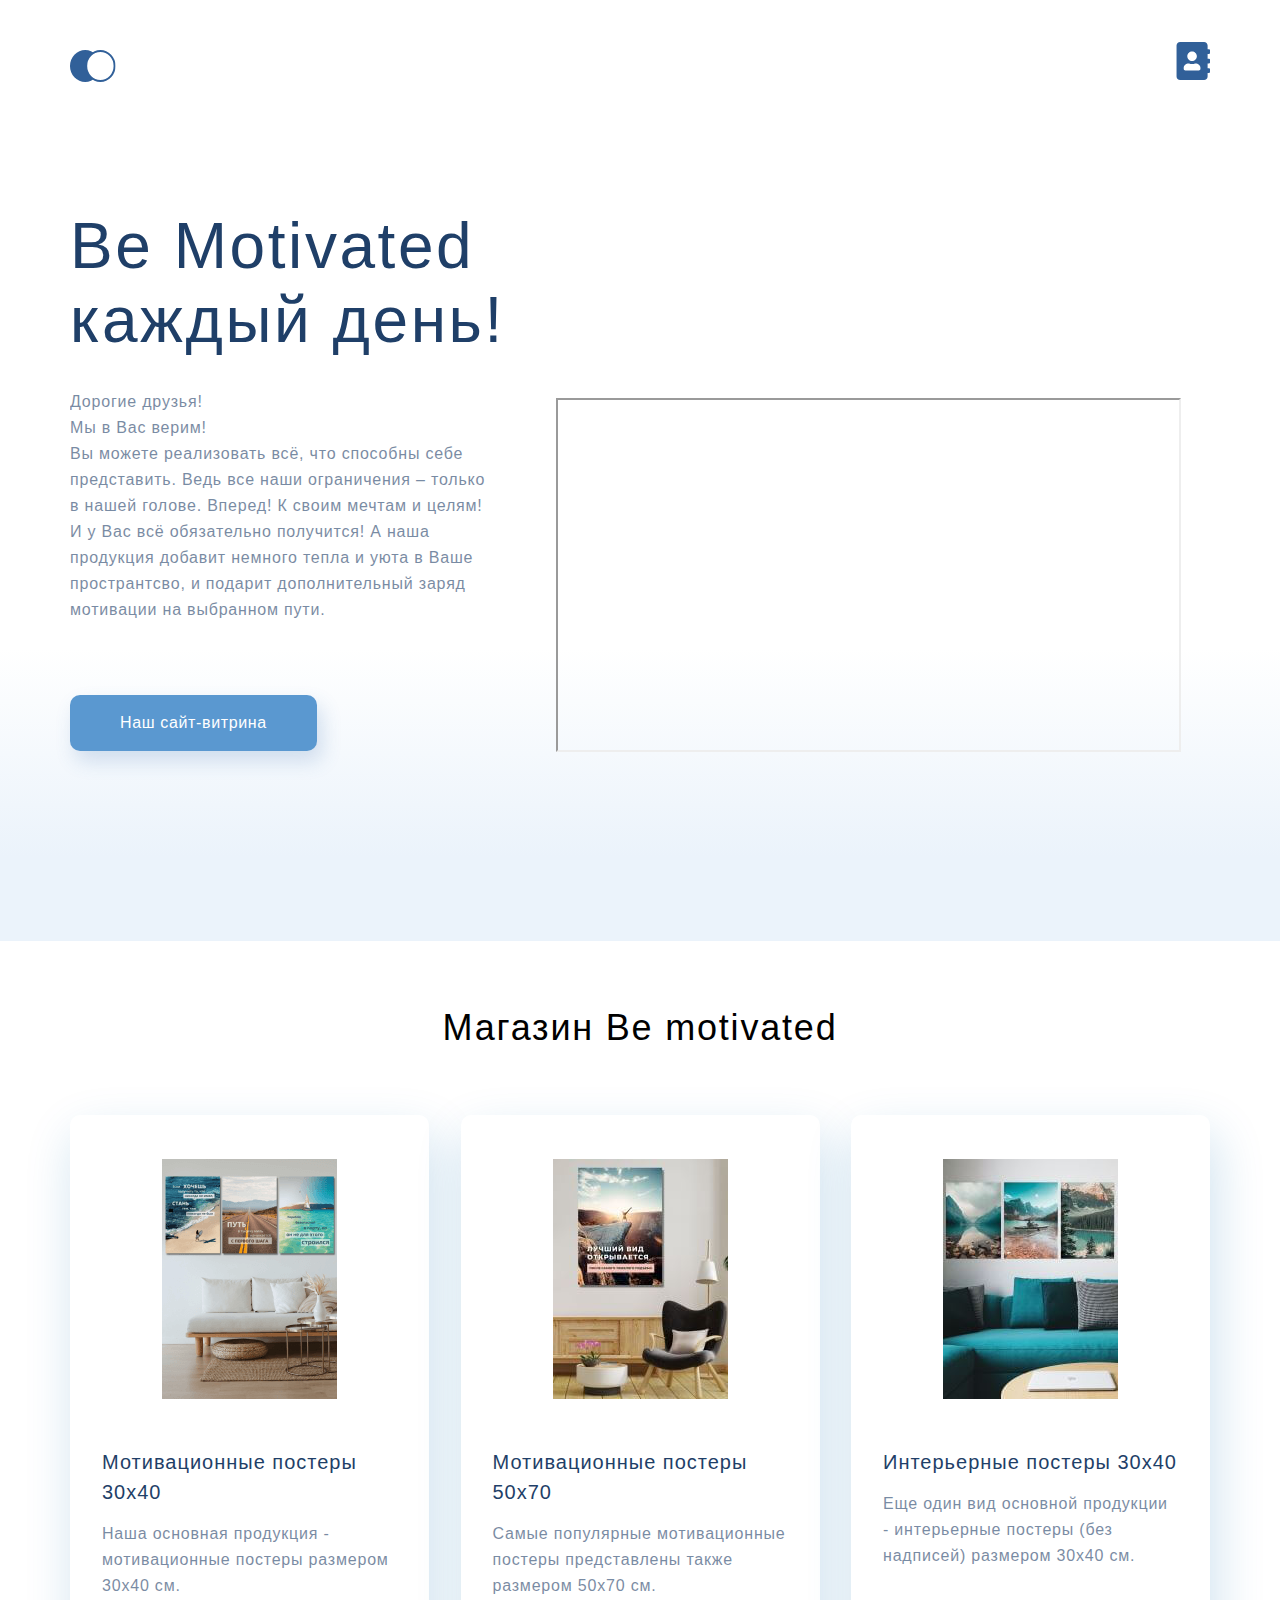
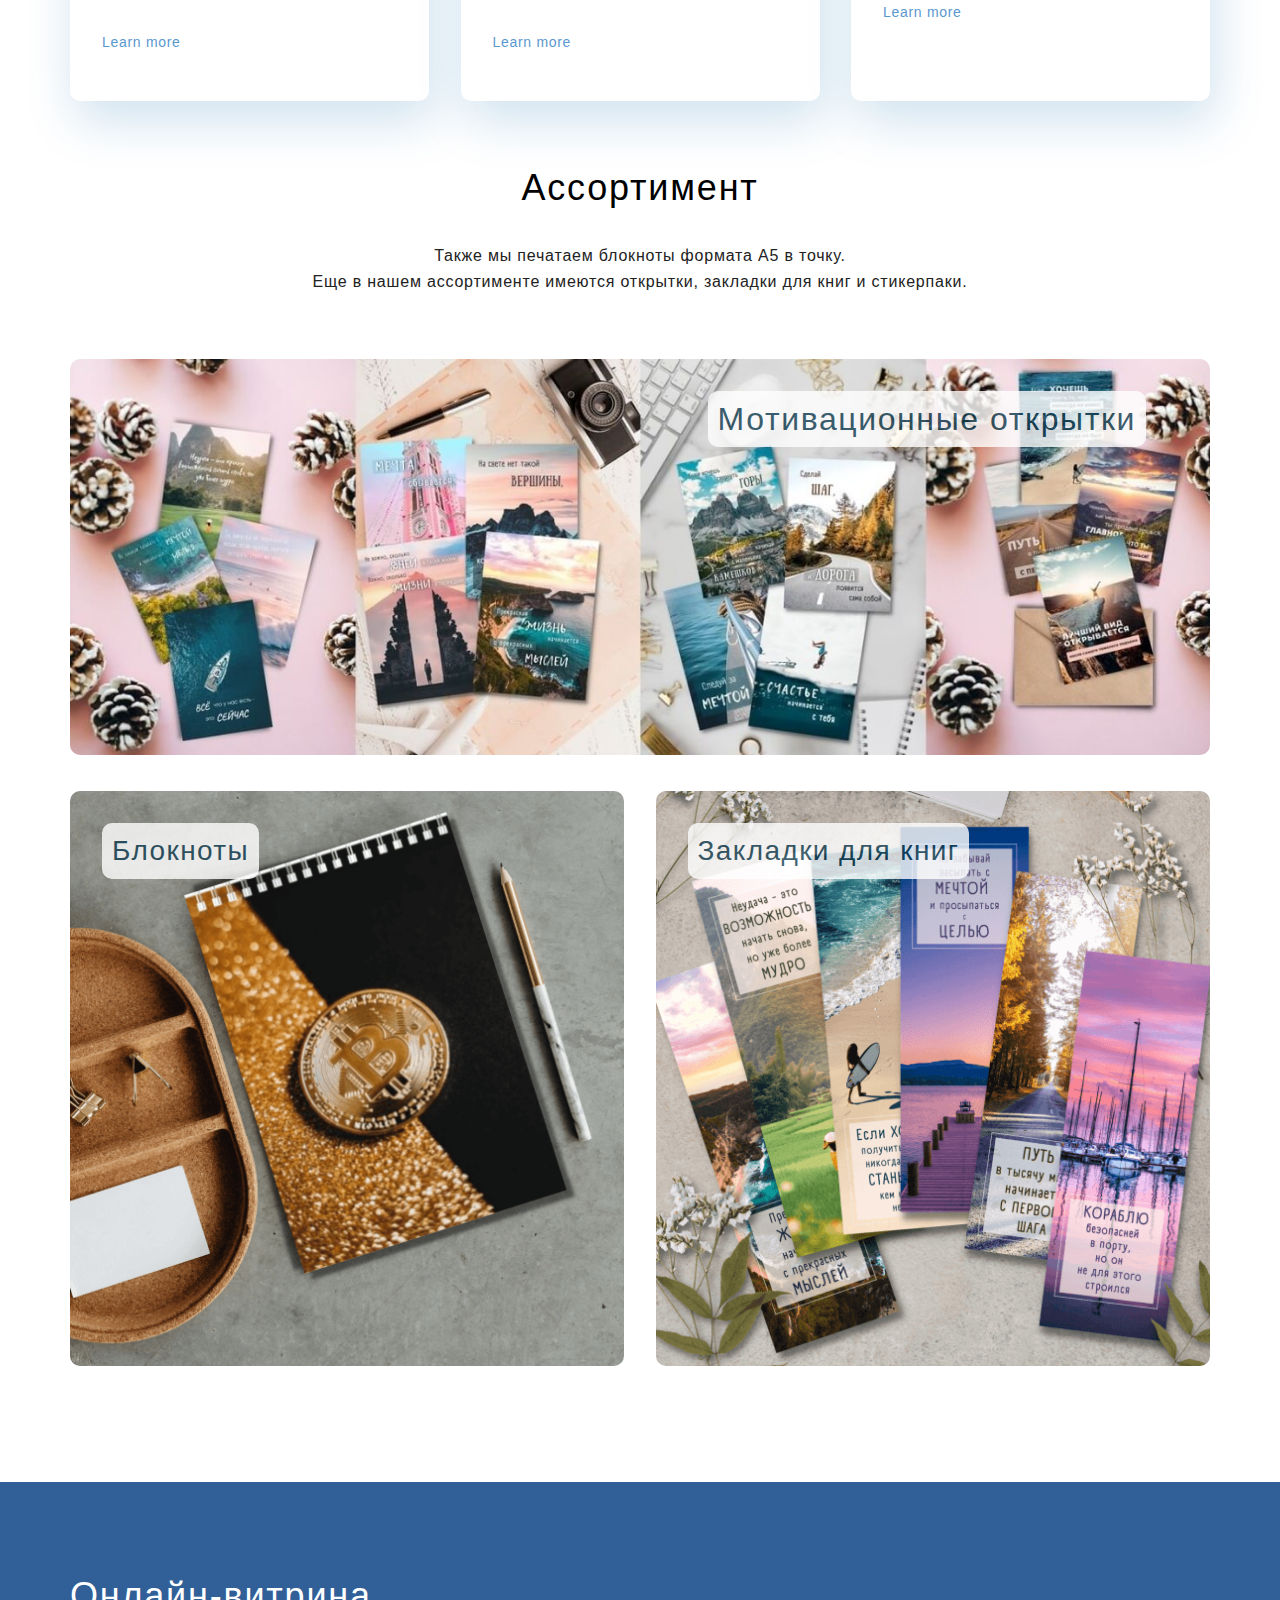
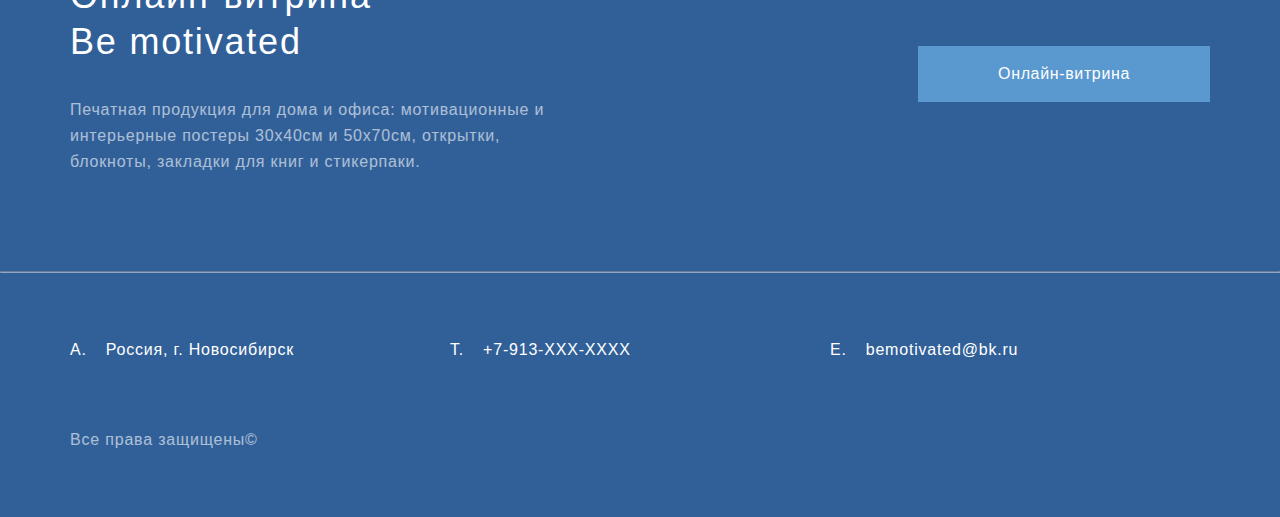
==== commit de4456d4: "files updated" ====
--- a/index.html
+++ b/index.html
@@ -10,36 +10,36 @@
 </head>
 
 <body>
+    <div class="top_main">
+        <div class="container">
+            <ul class="menu">
+                <li><a href="index.html"><img src="img/logo.svg" alt="main"></a></li>
+                <li><a href="contacts.html"><img src="img/vec.svg" alt="contacts"></a></li>
+            </ul>
+            <div class="top">
+                <div class="top_content-box">
+                    <h1 class="top_heading color">Be Motivated каждый день!</h1>
+                    <p class="text_op mainpar color">Дорогие друзья!<br>
+                        Мы в Вас верим!<br>
+                        Вы можете реализовать всё, что способны себе представить.
+                        Ведь все наши ограничения – только в нашей голове.
+                        Вперед! К своим мечтам и целям! И у Вас всё обязательно получится!
+                        А наша продукция добавит немного тепла и уюта в Ваше пространтсво, и
+                        подарит дополнительный заряд мотивации на выбранном пути.
+                    </p>
+                    <a href="https://bemotivated.shop" target="_blank" class="top_butt text">Наш сайт-витрина</a>
+                </div>
+                <div class="top_info">
+                    <iframe class="video"
+                        src="https://www.youtube.com/embed/f7S_T5lrENA?autoplay=1&amp;loop=2&amp;start=1&amp;stop=120"
+                        title="YouTube video player" frameborder="2"
+                        allow="accelerometer; autoplay; clipboard-write; encrypted-media; gyroscope; picture-in-picture; loop"
+                        allowfullscreen=""></iframe>
 
-    <div class="container">
-        <ul class="menu">
-            <li><a href="index.html"><img src="img/logo.svg" alt="main"></a></li>
-            <li><a href="contacts.html"><img src="img/vec.svg" alt="contacts"></a></li>
-        </ul>
-        <div class="top">
-            <div class="top_content-box">
-                <h1 class="top_heading color">Be Motivated каждый день!</h1>
-                <p class="text_op mainpar color">Дорогие друзья!<br>
-                    Мы в Вас верим!<br>
-                    Вы можете реализовать всё, что способны себе представить.
-                    Ведь все наши ограничения – только в нашей голове.
-                    Вперед! К своим мечтам и целям! И у Вас всё обязательно получится!
-                    А наша продукция добавит немного тепла и уюта в Ваше пространтсво, и
-                    подарит дополнительный заряд мотивации на выбранном пути.
-                </p>
-                <a href="https://bemotivated.shop" target="_blank" class="top_butt text">Наш сайт-витрина</a>
-            </div>
-            <div class="top_info">
-                <iframe class="video"
-                    src="https://www.youtube.com/embed/f7S_T5lrENA?autoplay=1&amp;loop=2&amp;start=1&amp;stop=120"
-                    title="YouTube video player" frameborder="2"
-                    allow="accelerometer; autoplay; clipboard-write; encrypted-media; gyroscope; picture-in-picture; loop"
-                    allowfullscreen=""></iframe>
-
+                </div>
             </div>
         </div>
     </div>
-
     <!--class "what we do" из видеоурока-->
     <div class="shop container">
         <h3 class="allh3 center">Магазин Be motivated</h3>
--- a/styles.css
+++ b/styles.css
@@ -46,19 +46,19 @@
 .lifooter:first-child::before {
     content: 'A.';
     display: block;
-    margin-right: 15px;
+    margin-right: 19px;
 }
 
 .lifooter:nth-child(2)::before {
     content: 'T.';
     display: block;
-    margin-right: 15px;
+    margin-right: 19px;
 }
 
 .lifooter:last-child::before {
     content: 'E.';
     display: block;
-    margin-right: 15px;
+    margin-right: 19px;
 }
 
 .lifooter {
@@ -266,7 +266,6 @@
 div.footer_top {
     padding-bottom: 96px;
     display: flex;
-    flex-wrap: wrap;
     justify-content: space-between;
     align-items: center;
 }
@@ -283,9 +282,12 @@
 
 
 /*Блоки главной страницы*/
+div.top_main {
+    background: linear-gradient(0deg, #EBF3FB 8.84%, rgba(152, 195, 232, 0) 31.12%);
+}
+
 div.top {
     height: fit-content;
-    background: linear-gradient(0deg, #EBF3FB 8.84%, rgba(152, 195, 232, 0) 31.12%);
     display: flex;
     padding-top: 115px;
     align-items: stretch;
@@ -318,7 +320,7 @@
 }
 
 div.mainprod {
-    width: 359px;
+    max-width: 359px;
     padding: 44px 32px;
     box-sizing: border-box;
     box-shadow: 5px 20px 50px rgba(16, 112, 177, 0.2);
@@ -425,7 +427,7 @@
     padding: 15px 50px;
     text-decoration: none;
     display: inline-block;
-    margin-top: 71px;
+    margin-top: 72px;
     margin-bottom: 190px;
     width: fit-content;
 }
@@ -443,14 +445,13 @@
 
 /*Другие элементы*/
 .card_link {
-    font-family: 'Roboto';
-    font-style: normal;
     font-weight: 400;
     font-size: 14px;
     line-height: 30px;
     letter-spacing: 0.05em;
     color: #5A98D0;
     text-decoration: none;
+    padding-top: 28px;
 }
 
 .card_img {
@@ -475,6 +476,10 @@
     box-sizing: border-box;
 }
 
+.cont {
+    text-decoration: none;
+}
+
 /*Медиазапросы*/
 @media (max-width: 1024px) {
     .container {
@@ -495,7 +500,7 @@
     }
 
     .menu {
-        padding-top: 36px;
+        padding-top: 55px;
     }
 
     div.top {
@@ -523,11 +528,17 @@
     }
 
     div.mainprod {
+        max-width: 276px;
+        padding: 42px 30px;
         margin-bottom: 32px;
     }
 
+    .card_link {
+        padding-top: 25px;
+    }
+
     div.bemotivated {
-        width: 336px;
+        max-width: 336px;
         box-sizing: border-box;
     }
 
@@ -539,6 +550,7 @@
     div.footer_top {
         padding-left: 92px;
         padding-right: 92px;
+        padding-bottom: 64px;
     }
 
     div.footer_bottom {
@@ -550,6 +562,7 @@
         width: fit-content;
         padding: 5px 15px;
         box-sizing: border-box;
+        margin-left: 51px;
     }
 
     .spisokfoot {
@@ -587,7 +600,7 @@
 
     div.top {
         height: fit-content;
-        padding-top: 32px;
+        padding-top: 33px;
     }
 
     .menu {
@@ -595,7 +608,7 @@
     }
 
     .top_heading {
-        width: 100%;
+        max-width: 343px;
         font-size: 32px;
         line-height: 38px;
         text-align: center;
@@ -612,7 +625,7 @@
     }
 
     .mainpar {
-        width: 100%;
+        max-width: 343px;
         text-align: center;
     }
 
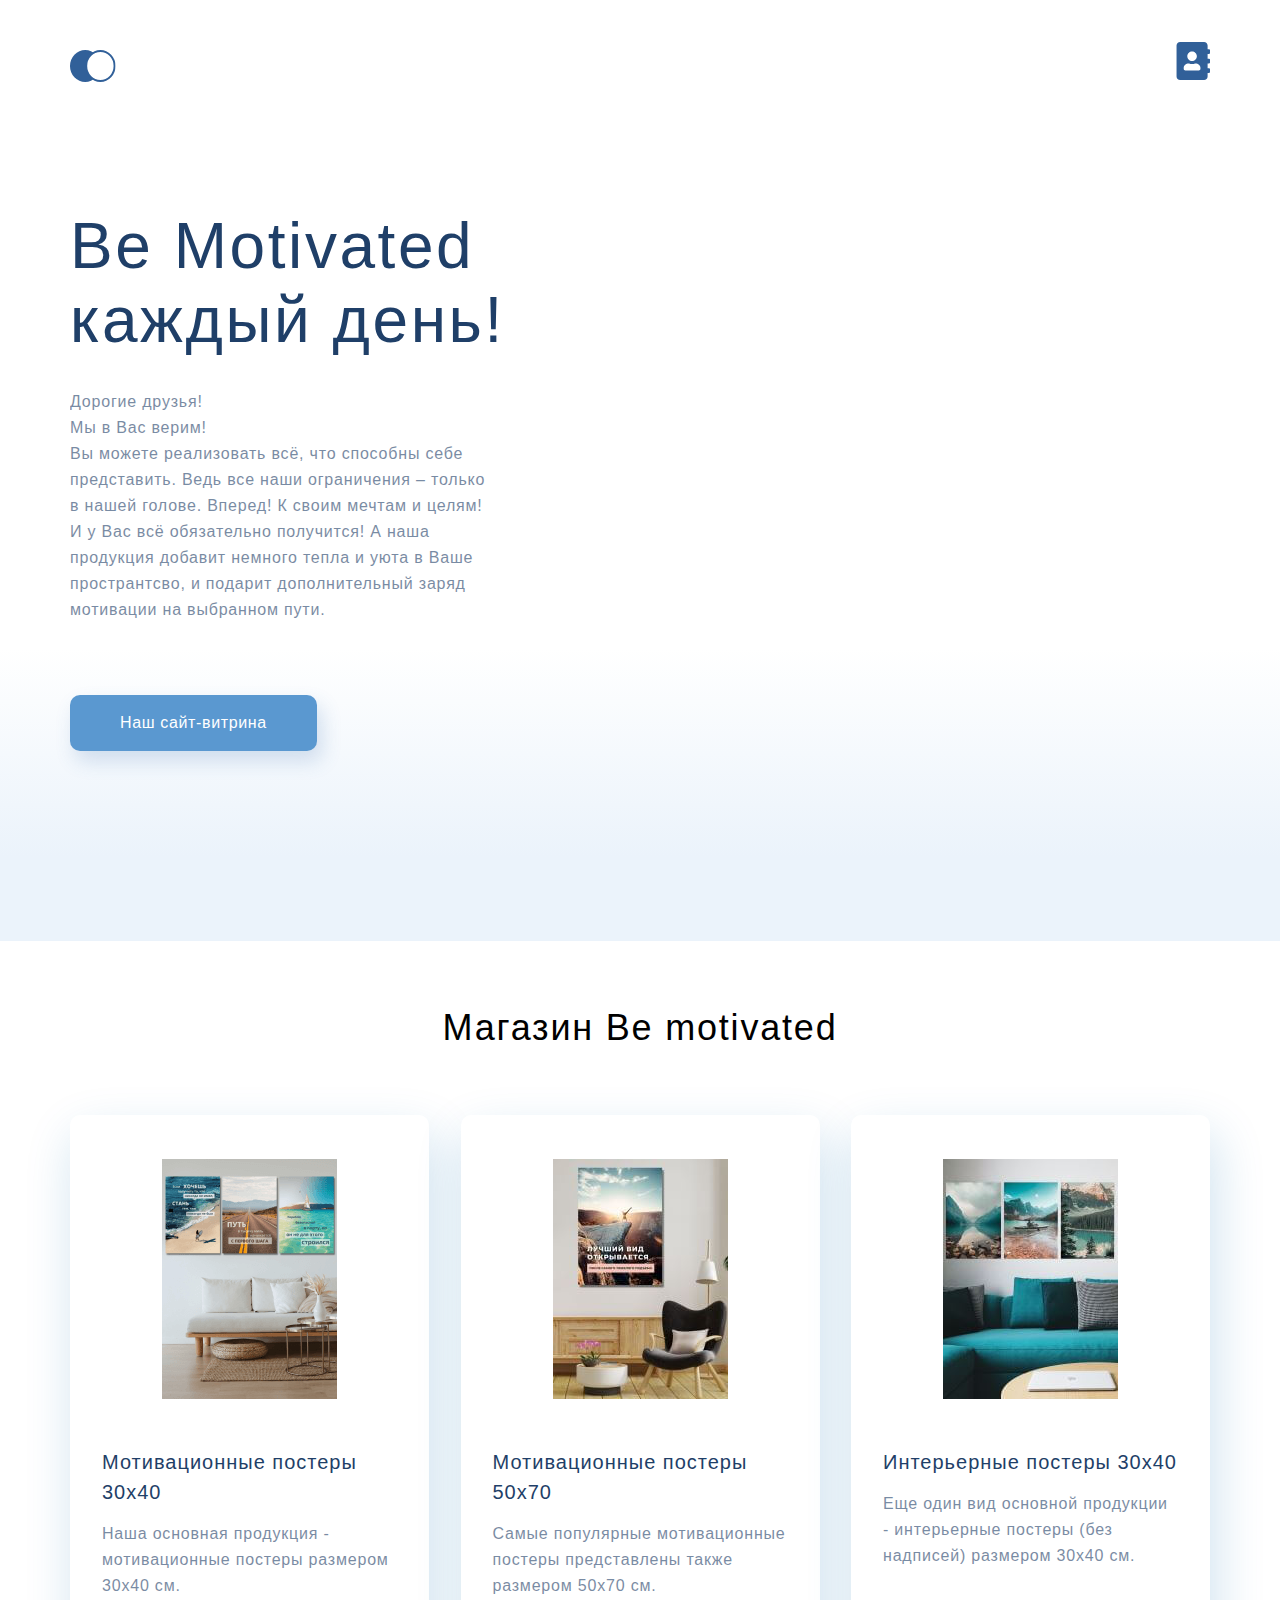
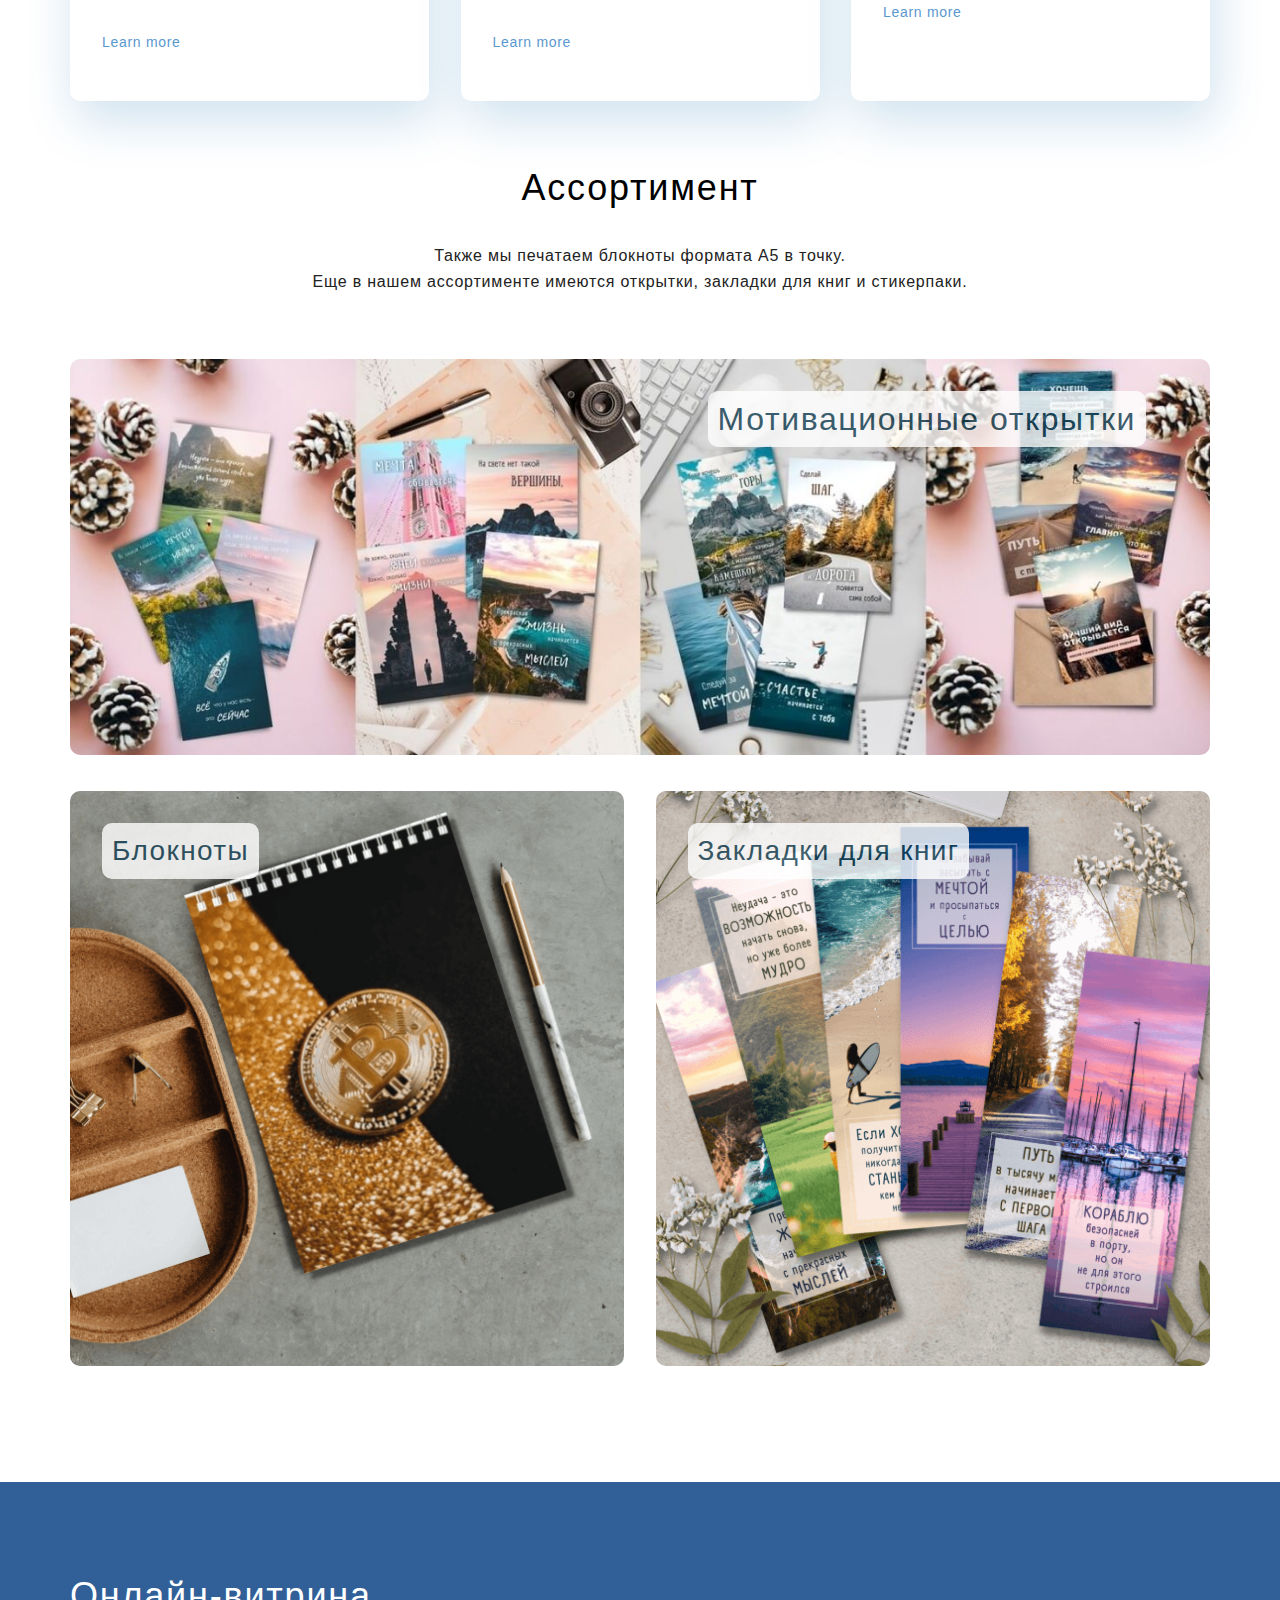
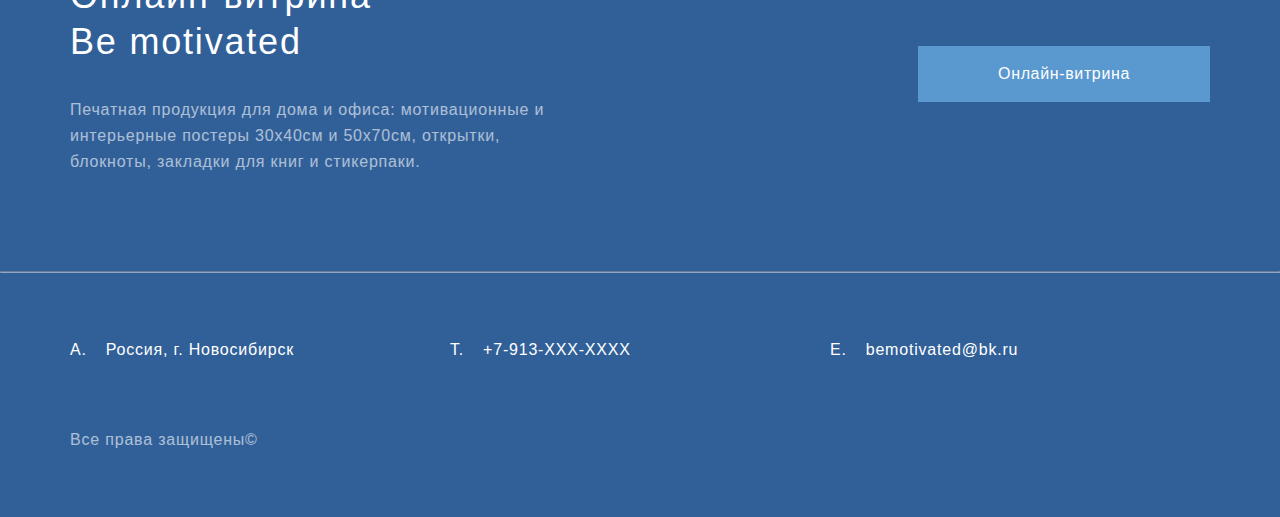
==== commit 49e772af: "Return project to original version Staqge 01" ====
--- a/index.html
+++ b/index.html
@@ -29,22 +29,14 @@
                     </p>
                     <a href="https://bemotivated.shop" target="_blank" class="top_butt text">Наш сайт-витрина</a>
                 </div>
-                <div class="top_info">
-                    <iframe class="video"
-                        src="https://www.youtube.com/embed/f7S_T5lrENA?autoplay=1&amp;loop=2&amp;start=1&amp;stop=120"
-                        title="YouTube video player" frameborder="2"
-                        allow="accelerometer; autoplay; clipboard-write; encrypted-media; gyroscope; picture-in-picture; loop"
-                        allowfullscreen=""></iframe>
-
-                </div>
             </div>
         </div>
     </div>
-    <!--class "what we do" из видеоурока-->
+
     <div class="shop container">
         <h3 class="allh3 center">Магазин Be motivated</h3>
         <div class="card_box">
-            <div class="mainprod">
+            <div class="card">
                 <img class="card_img" src="img/1.png" alt="Product1">
                 <h4 class="shopzag allh4 color">Мотивационные постеры 30х40</h4>
                 <p class="text_op shoppar color">Наша основная продукция -
@@ -52,14 +44,14 @@
                     30х40 см.</p>
                 <a class="card_link" href="#">Learn more</a>
             </div>
-            <div class="mainprod">
+            <div class="card">
                 <img class="card_img" src="img/2.jpg" alt="Product2">
                 <h4 class="shopzag allh4 color">Мотивационные постеры 50х70</h4>
                 <p class="text_op shoppar color">Самые популярные мотивационные
                     постеры представлены также размером 50х70 см.</p>
                 <a class="card_link" href="#">Learn more</a>
             </div>
-            <div class="mainprod">
+            <div class="card">
                 <img class="card_img" src="img/3.jpg" alt="Product3">
                 <h4 class="shopzag allh4 color">Интерьерные постеры 30х40</h4>
                 <p class="text_op shoppar color">Еще один вид основной продукции - интерьерные постеры (без
--- a/styles.css
+++ b/styles.css
@@ -1,773 +1,851 @@
+@charset "UTF-8";
 /*Общие свойства для разных элементов*/
 * {
-    margin: 0;
-    padding: 0;
-    font-family: 'Roboto', sans-serif;
-    font-style: normal;
+  margin: 0;
+  padding: 0;
+  font-family: 'Roboto', sans-serif;
+  font-style: normal;
 }
 
 .container {
-    max-width: 1140px;
-    margin: 0 auto;
+  max-width: 1140px;
+  margin: 0 auto;
 }
 
 div.map {
-    max-width: 1140px;
-    margin: 0 auto;
+  max-width: 1140px;
+  margin: 0 auto;
 }
 
 .color {
-    color: #1F3F68;
+  color: #1F3F68;
 }
 
 .center {
-    text-align: center;
+  text-align: center;
 }
 
 hr {
-    opacity: 0.5;
+  opacity: 0.5;
 }
 
 /*Списки*/
 .menu {
-    padding-top: 42px;
-    list-style-type: none;
-    display: flex;
-    justify-content: space-between;
+  padding-top: 42px;
+  list-style-type: none;
+  display: -webkit-box;
+  display: -ms-flexbox;
+  display: flex;
+  -webkit-box-pack: justify;
+      -ms-flex-pack: justify;
+          justify-content: space-between;
 }
 
 .spisokfoot {
-    display: flex;
-    flex-direction: row;
-    justify-content: space-between;
-    margin-top: 64px;
+  display: -webkit-box;
+  display: -ms-flexbox;
+  display: flex;
+  -webkit-box-orient: horizontal;
+  -webkit-box-direction: normal;
+      -ms-flex-direction: row;
+          flex-direction: row;
+  -webkit-box-pack: justify;
+      -ms-flex-pack: justify;
+          justify-content: space-between;
+  margin-top: 64px;
 }
 
 .lifooter:first-child::before {
-    content: 'A.';
-    display: block;
-    margin-right: 19px;
+  content: 'A.';
+  display: block;
+  margin-right: 19px;
 }
 
 .lifooter:nth-child(2)::before {
-    content: 'T.';
-    display: block;
-    margin-right: 19px;
+  content: 'T.';
+  display: block;
+  margin-right: 19px;
 }
 
 .lifooter:last-child::before {
-    content: 'E.';
-    display: block;
-    margin-right: 19px;
+  content: 'E.';
+  display: block;
+  margin-right: 19px;
 }
 
 .lifooter {
-    flex-grow: 1;
-    list-style-type: none;
-    display: flex;
-    flex-basis: 33.33%;
-    margin-right: 32px;
+  -webkit-box-flex: 1;
+      -ms-flex-positive: 1;
+          flex-grow: 1;
+  list-style-type: none;
+  display: -webkit-box;
+  display: -ms-flexbox;
+  display: flex;
+  -ms-flex-preferred-size: 33.33%;
+      flex-basis: 33.33%;
+  margin-right: 32px;
 }
 
 .phone {
-    list-style-type: none;
-    margin-bottom: 0;
-    padding-bottom: 0;
+  list-style-type: none;
+  margin-bottom: 0;
+  padding-bottom: 0;
 }
 
 .onl_srv {
-    list-style-type: none;
-    margin-bottom: 0;
-    padding-bottom: 0;
+  list-style-type: none;
+  margin-bottom: 0;
+  padding-bottom: 0;
 }
 
 .phone li:before {
-    content: url(img/phone.svg);
-    display: inline-block;
-    margin-right: 19px;
+  content: url(img/phone.svg);
+  display: inline-block;
+  margin-right: 19px;
 }
 
 .phone li:first-child {
-    margin-bottom: 16px;
+  margin-bottom: 16px;
 }
 
 .onl_srv li:first-child {
-    margin-bottom: 16px;
+  margin-bottom: 16px;
 }
 
 .onl_srv li:first-child:before {
-    content: url(img/www.svg);
-    display: inline-block;
-    margin-right: 19px;
+  content: url(img/www.svg);
+  display: inline-block;
+  margin-right: 19px;
 }
 
 .onl_srv li:last-child:before {
-    content: url(img/mail.svg);
-    display: inline-block;
-    margin-right: 19px;
+  content: url(img/mail.svg);
+  display: inline-block;
+  margin-right: 19px;
 }
 
 .contform_par:last-child {
-    padding-bottom: 0px;
+  padding-bottom: 0px;
 }
 
 /*Параграфы и тексты*/
 .text_op {
-    font-weight: 400;
-    font-size: 16px;
-    line-height: 26px;
-    letter-spacing: 0.05em;
-    opacity: 0.6;
+  font-weight: 400;
+  font-size: 16px;
+  line-height: 26px;
+  letter-spacing: 0.05em;
+  opacity: 0.6;
 }
 
 .text {
-    font-weight: 400;
-    font-size: 16px;
-    line-height: 26px;
-    letter-spacing: 0.05em;
+  font-weight: 400;
+  font-size: 16px;
+  line-height: 26px;
+  letter-spacing: 0.05em;
 }
 
 .text_cont {
-    font-size: 20px;
-    line-height: 30px;
-    letter-spacing: 0.04em;
-    color: rgba(255, 255, 255, 0.6);
-    width: 60%;
+  font-size: 20px;
+  line-height: 30px;
+  letter-spacing: 0.04em;
+  color: rgba(255, 255, 255, 0.6);
+  width: 60%;
 }
 
 .mainpar {
-    max-width: 425px;
+  max-width: 425px;
 }
 
 .text_white {
-    color: #FFFFFF;
+  color: #FFFFFF;
 }
 
 .par_products {
-    color: #222222;
-    width: 75%;
-    margin: 32px auto 64px;
-    opacity: 1;
+  color: #222222;
+  width: 75%;
+  margin: 32px auto 64px;
+  opacity: 1;
 }
 
 .products_text_1 {
-    font-weight: 400;
-    font-size: 32px;
-    line-height: 46px;
-    text-align: right;
-    letter-spacing: 0.05em;
-    color: #123E52;
-    background-color: white;
-    opacity: 0.8;
-    padding: 5px 10px;
-    width: fit-content;
-    border-radius: 10px;
-    position: absolute;
-    top: 32px;
-    right: 64px;
+  font-weight: 400;
+  font-size: 32px;
+  line-height: 46px;
+  text-align: right;
+  letter-spacing: 0.05em;
+  color: #123E52;
+  background-color: white;
+  opacity: 0.8;
+  padding: 5px 10px;
+  width: -webkit-fit-content;
+  width: -moz-fit-content;
+  width: fit-content;
+  border-radius: 10px;
+  position: absolute;
+  top: 32px;
+  right: 64px;
 }
 
 .pr_text_2-3 {
-    font-size: 28px;
-    line-height: 46px;
-    top: 32px;
-    left: 32px;
-    text-align: left;
+  font-size: 28px;
+  line-height: 46px;
+  top: 32px;
+  left: 32px;
+  text-align: left;
 }
 
 .contform_par {
-    font-weight: 300;
-    font-size: 16px;
-    line-height: 26px;
-    letter-spacing: 0.04em;
-    color: #1F3F68;
-    opacity: 0.6;
-    padding-bottom: 40px;
-}
-
+  font-weight: 300;
+  font-size: 16px;
+  line-height: 26px;
+  letter-spacing: 0.04em;
+  color: #1F3F68;
+  opacity: 0.6;
+  padding-bottom: 40px;
+}
 
 /*Заголовки*/
 .top_heading {
-    max-width: 504px;
-    font-weight: 300;
-    font-size: 64px;
-    line-height: 74px;
-    letter-spacing: 0.04em;
-    margin-bottom: 32px;
+  max-width: 504px;
+  font-weight: 300;
+  font-size: 64px;
+  line-height: 74px;
+  letter-spacing: 0.04em;
+  margin-bottom: 32px;
 }
 
 .contact_us_heading {
-    font-weight: 500;
-    font-size: 44px;
-    line-height: 74px;
-    letter-spacing: 0.04em;
-    color: #FFFFFF;
-    margin-bottom: 16px;
-    margin-top: 54px;
+  font-weight: 500;
+  font-size: 44px;
+  line-height: 74px;
+  letter-spacing: 0.04em;
+  color: #FFFFFF;
+  margin-bottom: 16px;
+  margin-top: 54px;
 }
 
 .allh3 {
-    font-size: 36px;
-    font-weight: 300;
-    line-height: 46px;
-    letter-spacing: 0.05em;
-    color: #000000;
+  font-size: 36px;
+  font-weight: 300;
+  line-height: 46px;
+  letter-spacing: 0.05em;
+  color: #000000;
 }
 
 .contacts_headings {
-    font-weight: 500;
-    font-size: 20px;
-    line-height: 30px;
-    letter-spacing: 0.04em;
-    margin-bottom: 24px;
-}
-
+  font-weight: 500;
+  font-size: 20px;
+  line-height: 30px;
+  letter-spacing: 0.04em;
+  margin-bottom: 24px;
+}
 
 .contform_items {
-    font-weight: 400;
-    font-size: 16px;
-    line-height: 30px;
-    letter-spacing: 0.04em;
-    opacity: 0.8;
-    margin-bottom: 8px;
-    margin-top: 32px;
+  font-weight: 400;
+  font-size: 16px;
+  line-height: 30px;
+  letter-spacing: 0.04em;
+  opacity: 0.8;
+  margin-bottom: 8px;
+  margin-top: 32px;
 }
 
 .allh4 {
-    font-weight: 400;
-    font-size: 20px;
-    line-height: 30px;
-    letter-spacing: 0.05em;
+  font-weight: 400;
+  font-size: 20px;
+  line-height: 30px;
+  letter-spacing: 0.05em;
 }
 
 .shopzag {
-    margin-bottom: 14px;
+  margin-bottom: 14px;
 }
 
 .footer_header {
-    width: 340px;
-    font-weight: 400;
-    font-size: 36px;
-    line-height: 46px;
-    letter-spacing: 0.05em;
-    color: #FFFFFF;
-    margin-bottom: 32px;
+  width: 340px;
+  font-weight: 400;
+  font-size: 36px;
+  line-height: 46px;
+  letter-spacing: 0.05em;
+  color: #FFFFFF;
+  margin-bottom: 32px;
 }
 
 /*Footer*/
 div.footer {
-    background: #316099;
-    margin-top: 112px;
-    padding-top: 91px;
-    padding-bottom: 64px;
-    width: 100%;
+  background: #316099;
+  margin-top: 112px;
+  padding-top: 91px;
+  padding-bottom: 64px;
+  width: 100%;
 }
 
 div.footer_top {
-    padding-bottom: 96px;
-    display: flex;
-    justify-content: space-between;
-    align-items: center;
+  padding-bottom: 96px;
+  display: -webkit-box;
+  display: -ms-flexbox;
+  display: flex;
+  -webkit-box-pack: justify;
+      -ms-flex-pack: justify;
+          justify-content: space-between;
+  -webkit-box-align: center;
+      -ms-flex-align: center;
+          align-items: center;
 }
 
 div.bemotivated {
-    max-width: 495px;
-}
-
-div.footer_bottom {}
+  max-width: 495px;
+}
 
 div.rights {
-    margin-top: 64px;
-}
-
+  margin-top: 64px;
+}
 
 /*Блоки главной страницы*/
 div.top_main {
-    background: linear-gradient(0deg, #EBF3FB 8.84%, rgba(152, 195, 232, 0) 31.12%);
+  background: -webkit-gradient(linear, left bottom, left top, color-stop(8.84%, #EBF3FB), color-stop(31.12%, rgba(152, 195, 232, 0)));
+  background: linear-gradient(0deg, #EBF3FB 8.84%, rgba(152, 195, 232, 0) 31.12%);
 }
 
 div.top {
-    height: fit-content;
-    display: flex;
-    padding-top: 115px;
-    align-items: stretch;
+  height: -webkit-fit-content;
+  height: -moz-fit-content;
+  height: fit-content;
+  display: -webkit-box;
+  display: -ms-flexbox;
+  display: flex;
+  padding-top: 115px;
+  -webkit-box-align: stretch;
+      -ms-flex-align: stretch;
+          align-items: stretch;
 }
 
 .top_content-box {
-    display: flex;
-    flex-direction: column;
-    width: 40%;
-    height: 100%;
+  display: -webkit-box;
+  display: -ms-flexbox;
+  display: flex;
+  -webkit-box-orient: vertical;
+  -webkit-box-direction: normal;
+      -ms-flex-direction: column;
+          flex-direction: column;
+  width: 40%;
+  height: 100%;
 }
 
 div.top_info {
-    display: flex;
-    justify-content: center;
-    width: 60%;
-    align-items: center;
+  display: -webkit-box;
+  display: -ms-flexbox;
+  display: flex;
+  -webkit-box-pack: center;
+      -ms-flex-pack: center;
+          justify-content: center;
+  width: 60%;
+  -webkit-box-align: center;
+      -ms-flex-align: center;
+          align-items: center;
 }
 
 div.shop {
-    padding-top: 64px;
+  padding-top: 64px;
 }
 
 div.card_box {
-    display: flex;
-    flex-direction: row;
-    justify-content: space-between;
-    padding-top: 64px;
-    padding-bottom: 64px;
-}
-
-div.mainprod {
-    max-width: 359px;
-    padding: 44px 32px;
-    box-sizing: border-box;
-    box-shadow: 5px 20px 50px rgba(16, 112, 177, 0.2);
-    border-radius: 10px;
-    background: #FFFFFF;
-    display: flex;
-    flex-direction: column;
-}
-
-div.products {}
+  display: -webkit-box;
+  display: -ms-flexbox;
+  display: flex;
+  -webkit-box-orient: horizontal;
+  -webkit-box-direction: normal;
+      -ms-flex-direction: row;
+          flex-direction: row;
+  -webkit-box-pack: justify;
+      -ms-flex-pack: justify;
+          justify-content: space-between;
+  padding-top: 64px;
+  padding-bottom: 64px;
+}
+
+.card {
+  width: 359px;
+  padding: 44px 32px;
+  -webkit-box-sizing: border-box;
+          box-sizing: border-box;
+  -webkit-box-shadow: 5px 20px 50px rgba(16, 112, 177, 0.2);
+          box-shadow: 5px 20px 50px rgba(16, 112, 177, 0.2);
+  border-radius: 10px;
+  background: #FFFFFF;
+  display: -webkit-box;
+  display: -ms-flexbox;
+  display: flex;
+  -webkit-box-orient: vertical;
+  -webkit-box-direction: normal;
+      -ms-flex-direction: column;
+          flex-direction: column;
+}
+
+.card_img {
+  -ms-flex-item-align: center;
+      -ms-grid-row-align: center;
+      align-self: center;
+  margin-bottom: 48px;
+}
+
+.card_link {
+  font-weight: 400;
+  font-size: 14px;
+  line-height: 30px;
+  letter-spacing: 0.05em;
+  color: #5A98D0;
+  text-decoration: none;
+  padding-top: 28px;
+}
 
 div.products_parent {
-    display: flex;
-    justify-content: space-between;
-    margin-top: 32px;
+  display: -webkit-box;
+  display: -ms-flexbox;
+  display: flex;
+  -webkit-box-pack: justify;
+      -ms-flex-pack: justify;
+          justify-content: space-between;
+  margin-top: 32px;
 }
 
 div.products_item {
-    position: relative;
-    flex-grow: 1;
+  position: relative;
+  -webkit-box-flex: 1;
+      -ms-flex-positive: 1;
+          flex-grow: 1;
 }
 
 .products_item_margin {
-    margin-right: 32px;
+  margin-right: 32px;
 }
 
 /*Блоки страницы Контакты*/
 div.contact_us {
-    background-image: url(img/Mask\ Group.png);
-    background-repeat: no-repeat;
-    background-size: cover;
-    padding-bottom: 50px;
-    margin-top: 42px;
-    display: flex;
-    flex-direction: column;
-    align-items: center;
+  background-image: url(img/Mask_Group.png);
+  background-repeat: no-repeat;
+  background-size: cover;
+  padding-bottom: 50px;
+  margin-top: 42px;
+  display: -webkit-box;
+  display: -ms-flexbox;
+  display: flex;
+  -webkit-box-orient: vertical;
+  -webkit-box-direction: normal;
+      -ms-flex-direction: column;
+          flex-direction: column;
+  -webkit-box-align: center;
+      -ms-flex-align: center;
+          align-items: center;
 }
 
 .contacts {
-    display: flex;
-    justify-content: space-between;
-    margin-top: 50px;
-    margin-bottom: 96px;
-    align-items: stretch;
+  display: -webkit-box;
+  display: -ms-flexbox;
+  display: flex;
+  -webkit-box-pack: justify;
+      -ms-flex-pack: justify;
+          justify-content: space-between;
+  margin-top: 50px;
+  margin-bottom: 96px;
+  -webkit-box-align: stretch;
+      -ms-flex-align: stretch;
+          align-items: stretch;
 }
 
 div.continfo {
-    padding: 56px;
-    box-sizing: border-box;
-    display: flex;
-    flex-direction: column;
+  padding: 56px;
+  -webkit-box-sizing: border-box;
+          box-sizing: border-box;
+  display: -webkit-box;
+  display: -ms-flexbox;
+  display: flex;
+  -webkit-box-orient: vertical;
+  -webkit-box-direction: normal;
+      -ms-flex-direction: column;
+          flex-direction: column;
 }
 
 div.contform {
-    width: 50%;
-    background: #FFFFFF;
-    box-shadow: 5px 10px 50px rgba(16, 112, 177, 0.2);
-    border-radius: 10px;
-    padding: 56px;
-    box-sizing: border-box;
+  width: 50%;
+  background: #FFFFFF;
+  -webkit-box-shadow: 5px 10px 50px rgba(16, 112, 177, 0.2);
+          box-shadow: 5px 10px 50px rgba(16, 112, 177, 0.2);
+  border-radius: 10px;
+  padding: 56px;
+  -webkit-box-sizing: border-box;
+          box-sizing: border-box;
 }
 
 /*Контактная форма*/
 .vvod {
-    border: 1px solid #356EAD;
-    box-sizing: border-box;
-    border-radius: 10px;
-    opacity: 0.4;
-    width: 100%;
-    font-weight: 300;
-    font-size: 16px;
-    line-height: 30px;
-    letter-spacing: 0.04em;
-    padding-top: 21px;
-    padding-left: 21px;
-    padding-bottom: 21px;
-
+  border: 1px solid #356EAD;
+  -webkit-box-sizing: border-box;
+          box-sizing: border-box;
+  border-radius: 10px;
+  opacity: 0.4;
+  width: 100%;
+  font-weight: 300;
+  font-size: 16px;
+  line-height: 30px;
+  letter-spacing: 0.04em;
+  padding-top: 21px;
+  padding-left: 21px;
+  padding-bottom: 21px;
 }
 
 .butt {
-    background: #5A98D0;
-    box-shadow: 5px 20px 50px rgba(16, 112, 177, 0.2);
-    border-radius: 10px;
-    font-weight: 500;
-    font-size: 16px;
-    line-height: 26px;
-    text-align: center;
-    color: #FFFFFF;
-    text-transform: uppercase;
-    width: 100%;
-    padding: 23px;
-    margin-top: 72px;
-    border-color: #5A98D0;
-}
-
-/*Кнопка See our project*/
+  background: #5A98D0;
+  -webkit-box-shadow: 5px 20px 50px rgba(16, 112, 177, 0.2);
+          box-shadow: 5px 20px 50px rgba(16, 112, 177, 0.2);
+  border-radius: 10px;
+  font-weight: 500;
+  font-size: 16px;
+  line-height: 26px;
+  text-align: center;
+  color: #FFFFFF;
+  text-transform: uppercase;
+  width: 100%;
+  padding: 23px;
+  margin-top: 72px;
+  border-color: #5A98D0;
+}
+
+/*Кнопка Наш сайт-витрина*/
 .top_butt {
-    text-align: center;
-    letter-spacing: 0.04em;
-    color: #FFFFFF;
-    background: #5A98D0;
-    box-shadow: 5px 10px 20px rgba(53, 110, 173, 0.2);
-    border-radius: 10px;
-    padding: 15px 50px;
-    text-decoration: none;
-    display: inline-block;
-    margin-top: 72px;
-    margin-bottom: 190px;
-    width: fit-content;
-}
-
-/*Кнопка Let's Talk*/
+  text-align: center;
+  letter-spacing: 0.04em;
+  color: #FFFFFF;
+  background: #5A98D0;
+  -webkit-box-shadow: 5px 10px 20px rgba(53, 110, 173, 0.2);
+          box-shadow: 5px 10px 20px rgba(53, 110, 173, 0.2);
+  border-radius: 10px;
+  padding: 15px 50px;
+  text-decoration: none;
+  display: inline-block;
+  margin-top: 72px;
+  margin-bottom: 190px;
+  width: -webkit-fit-content;
+  width: -moz-fit-content;
+  width: fit-content;
+}
+
+/*Кнопка футера Онлайн-витрина*/
 .footer_butt {
-    text-align: center;
-    letter-spacing: 0.04em;
-    color: #FFFFFF;
-    background: #5A98D0;
-    padding: 15px 80px;
-    text-decoration: none;
-    width: fit-content;
+  text-align: center;
+  letter-spacing: 0.04em;
+  color: #FFFFFF;
+  background: #5A98D0;
+  padding: 15px 80px;
+  text-decoration: none;
+  width: -webkit-fit-content;
+  width: -moz-fit-content;
+  width: fit-content;
 }
 
 /*Другие элементы*/
-.card_link {
-    font-weight: 400;
-    font-size: 14px;
-    line-height: 30px;
-    letter-spacing: 0.05em;
-    color: #5A98D0;
-    text-decoration: none;
-    padding-top: 28px;
-}
-
-.card_img {
-    align-self: center;
-    margin-bottom: 48px;
-}
-
 .logo {
-    margin-bottom: 56px;
+  margin-bottom: 56px;
 }
 
 .products_image {
-    width: 100%;
-    border-radius: 10px;
+  width: 100%;
+  border-radius: 10px;
 }
 
 .video {
+  width: 625px;
+  height: 354px;
+  margin-left: 10px;
+  margin-right: 10px;
+  -webkit-box-sizing: border-box;
+          box-sizing: border-box;
+}
+
+.cont {
+  text-decoration: none;
+}
+
+/*Медиазапросы*/
+@media (max-width: 1024px) {
+  .container {
+    padding-left: 32px;
+    padding-right: 32px;
+  }
+  div.map {
+    padding: 0;
+    margin: 0;
+  }
+  .video {
     width: 625px;
     height: 354px;
-    margin-left: 10px;
-    margin-right: 10px;
-    box-sizing: border-box;
-}
-
-.cont {
-    text-decoration: none;
-}
-
-/*Медиазапросы*/
-@media (max-width: 1024px) {
-    .container {
-        padding-left: 32px;
-        padding-right: 32px;
-    }
-
-    div.map {
-        padding: 0;
-        margin: 0;
-    }
-
-    .video {
-        width: 625px;
-        height: 354px;
-        margin-left: 0px;
-        margin-bottom: 145px;
-    }
-
-    .menu {
-        padding-top: 55px;
-    }
-
-    div.top {
-        padding-top: 120px;
-        flex-direction: column;
-    }
-
-    div.top_content-box {
-        width: 100%;
-    }
-
-    div.top_info {
-        width: 100%;
-        justify-content: flex-start;
-        align-items: flex-start;
-    }
-
-    .top_butt {
-        margin-bottom: 87px;
-    }
-
-    div.card_box {
-        flex-direction: column;
-        align-items: center;
-    }
-
-    div.mainprod {
-        max-width: 276px;
-        padding: 42px 30px;
-        margin-bottom: 32px;
-    }
-
-    .card_link {
-        padding-top: 25px;
-    }
-
-    div.bemotivated {
-        max-width: 336px;
-        box-sizing: border-box;
-    }
-
-    div.footer {
-        margin-top: 109px;
-        padding-top: 47px;
-    }
-
-    div.footer_top {
-        padding-left: 92px;
-        padding-right: 92px;
-        padding-bottom: 64px;
-    }
-
-    div.footer_bottom {
-        padding-left: 92px;
-        padding-right: 92px;
-    }
-
-    .footer_butt {
-        width: fit-content;
-        padding: 5px 15px;
-        box-sizing: border-box;
-        margin-left: 51px;
-    }
-
-    .spisokfoot {
-        flex-direction: column;
-    }
-
-    .lifooter:first-child {
-        margin-bottom: 25px;
-    }
-
-    .lifooter:last-child {
-        margin-top: 25px;
-    }
-
-    .contacts {
-        flex-direction: column;
-        align-items: center;
-    }
-
-    div.contform {
-        width: 75%;
-    }
-
-    div.continfo {
-        width: 60%;
-    }
+    margin-left: 0px;
+    margin-bottom: 145px;
+  }
+  .menu {
+    padding-top: 55px;
+  }
+  div.top {
+    padding-top: 120px;
+    -webkit-box-orient: vertical;
+    -webkit-box-direction: normal;
+        -ms-flex-direction: column;
+            flex-direction: column;
+  }
+  div.top_content-box {
+    width: 100%;
+  }
+  div.top_info {
+    width: 100%;
+    -webkit-box-pack: start;
+        -ms-flex-pack: start;
+            justify-content: flex-start;
+    -webkit-box-align: start;
+        -ms-flex-align: start;
+            align-items: flex-start;
+  }
+  .top_butt {
+    margin-bottom: 87px;
+  }
+  div.card_box {
+    -webkit-box-orient: vertical;
+    -webkit-box-direction: normal;
+        -ms-flex-direction: column;
+            flex-direction: column;
+    -webkit-box-align: center;
+        -ms-flex-align: center;
+            align-items: center;
+    padding-bottom: 95px;
+  }
+  div.card_box .card_link {
+    padding-top: 25px;
+  }
+  div.card_box .card {
+    margin-bottom: 32px;
+    width: 336px;
+  }
+  div.mainprod {
+    max-width: 276px;
+    padding: 42px 30px;
+    margin-bottom: 32px;
+  }
+  div.bemotivated {
+    max-width: 336px;
+    -webkit-box-sizing: border-box;
+            box-sizing: border-box;
+  }
+  div.footer {
+    margin-top: 109px;
+    padding-top: 47px;
+  }
+  div.footer_top {
+    padding-left: 92px;
+    padding-right: 92px;
+    padding-bottom: 64px;
+  }
+  div.footer_bottom {
+    padding-left: 92px;
+    padding-right: 92px;
+  }
+  .footer_butt {
+    width: -webkit-fit-content;
+    width: -moz-fit-content;
+    width: fit-content;
+    padding: 5px 15px;
+    -webkit-box-sizing: border-box;
+            box-sizing: border-box;
+    margin-left: 51px;
+  }
+  .spisokfoot {
+    -webkit-box-orient: vertical;
+    -webkit-box-direction: normal;
+        -ms-flex-direction: column;
+            flex-direction: column;
+  }
+  .lifooter:first-child {
+    margin-bottom: 25px;
+  }
+  .lifooter:last-child {
+    margin-top: 25px;
+  }
+  .contacts {
+    -webkit-box-orient: vertical;
+    -webkit-box-direction: normal;
+        -ms-flex-direction: column;
+            flex-direction: column;
+    -webkit-box-align: center;
+        -ms-flex-align: center;
+            align-items: center;
+  }
+  div.contform {
+    width: 75%;
+  }
+  div.continfo {
+    width: 60%;
+  }
 }
 
 @media (max-width: 667px) {
-
-    .container {
-        padding-left: 16px;
-        padding-right: 16px;
-    }
-
-    div.top {
-        height: fit-content;
-        padding-top: 33px;
-    }
-
-    .menu {
-        padding-top: 24px;
-    }
-
-    .top_heading {
-        max-width: 343px;
-        font-size: 32px;
-        line-height: 38px;
-        text-align: center;
-        margin-bottom: 12px;
-    }
-
-    div.top_content-box {
-        width: 100%;
-        align-items: center;
-    }
-
-    div.top_info {
-        display: none;
-    }
-
-    .mainpar {
-        max-width: 343px;
-        text-align: center;
-    }
-
-    .top_butt {
-        font-size: 12px;
-        line-height: 26px;
-        padding: 0 8px;
-        margin-top: 32px;
-        margin-bottom: 41px;
-    }
-
-    .allh3 {
-        font-size: 24px;
-        line-height: 28px;
-    }
-
-    div.shop {
-        padding-top: 48px;
-    }
-
-    div.card_box {
-        padding-top: 32px;
-    }
-
-    div.mainprod {
-        width: 100%;
-    }
-
-    .par_products {
-        width: 100%;
-    }
-
-    .products_text_1 {
-        font-size: 16px;
-        line-height: 19px;
-        top: 16px;
-        right: 16px;
-    }
-
-    .pr_text_2-3 {
-        font-size: 16px;
-        line-height: 19px;
-        top: 16px;
-        right: 16px;
-    }
-
-    div.products_parent {
-        flex-direction: column;
-        margin-top: 16px;
-    }
-
-    .products_item_margin {
-        margin-right: 0;
-        margin-bottom: 16px;
-    }
-
-    div.footer {
-        margin-top: 64px;
-        padding-top: 18px;
-        padding-bottom: 32px;
-    }
-
-    div.footer_top {
-        padding-bottom: 40px;
-        flex-direction: column;
-    }
-
-    div.bemotivated {
-        width: 100%;
-        text-align: center;
-        margin-bottom: 40px;
-    }
-
-    .footer_header {
-        width: 100%;
-        font-size: 24px;
-        line-height: 28px;
-    }
-
-    .footer_butt {
-        padding: 3px 10px;
-    }
-
-    div.footer_top {
-        padding-left: 0px;
-        padding-right: 0px;
-    }
-
-    div.footer_bottom {
-        padding-left: 0px;
-        padding-right: 0px;
-    }
-
-    .spisokfoot {
-        margin-top: 32px;
-        flex-direction: column;
-    }
-
-    .lifooter {
-        line-height: 19px;
-    }
-
-    .lifooter:first-child {
-        margin-bottom: 17px;
-    }
-
-    .lifooter:last-child {
-        margin-top: 17px;
-    }
-
-    div.rights {
-        margin-top: 32px;
-        text-align: center;
-    }
-
-    div.contform {
-        width: 100%;
-        padding: 36px;
-    }
-
-    div.continfo {
-        width: 100%;
-        padding: 36px;
-    }
-
-    .contform_items {
-        font-size: 14px;
-        margin-top: 20px;
-    }
-
-    .smsg_mob {
-        font-size: 16px;
-    }
-
-    .contact_us_heading {
-        font-size: 24px;
-        line-height: 28px;
-        margin-bottom: 32px;
-    }
-
-    .text_cont {
-        font-size: 16px;
-        width: 80%;
-    }
-}+  .container {
+    padding-left: 16px;
+    padding-right: 16px;
+  }
+  div.top {
+    height: -webkit-fit-content;
+    height: -moz-fit-content;
+    height: fit-content;
+    padding-top: 33px;
+  }
+  .menu {
+    padding-top: 24px;
+  }
+  .top_heading {
+    max-width: 343px;
+    font-size: 32px;
+    line-height: 38px;
+    text-align: center;
+    margin-bottom: 12px;
+  }
+  div.top_content-box {
+    width: 100%;
+    -webkit-box-align: center;
+        -ms-flex-align: center;
+            align-items: center;
+  }
+  div.top_info {
+    display: none;
+  }
+  .mainpar {
+    max-width: 343px;
+    text-align: center;
+  }
+  .top_butt {
+    font-size: 12px;
+    line-height: 26px;
+    padding: 0 8px;
+    margin-top: 32px;
+    margin-bottom: 41px;
+  }
+  .allh3 {
+    font-size: 24px;
+    line-height: 28px;
+  }
+  div.shop {
+    padding-top: 48px;
+  }
+  div.card_box {
+    width: 100%;
+    padding-top: 32px;
+    padding-bottom: 32px;
+  }
+  div.card_box .card {
+    width: 100%;
+  }
+  div.mainprod {
+    width: 100%;
+  }
+  .par_products {
+    width: 100%;
+  }
+  .products_text_1 {
+    font-size: 16px;
+    line-height: 19px;
+    top: 16px;
+    right: 16px;
+  }
+  .pr_text_2-3 {
+    font-size: 16px;
+    line-height: 19px;
+    top: 16px;
+    right: 16px;
+  }
+  div.products_parent {
+    -webkit-box-orient: vertical;
+    -webkit-box-direction: normal;
+        -ms-flex-direction: column;
+            flex-direction: column;
+    margin-top: 16px;
+  }
+  .products_item_margin {
+    margin-right: 0;
+    margin-bottom: 16px;
+  }
+  div.footer {
+    margin-top: 64px;
+    padding-top: 18px;
+    padding-bottom: 32px;
+  }
+  div.footer_top {
+    padding-bottom: 40px;
+    -webkit-box-orient: vertical;
+    -webkit-box-direction: normal;
+        -ms-flex-direction: column;
+            flex-direction: column;
+  }
+  div.bemotivated {
+    width: 100%;
+    text-align: center;
+    margin-bottom: 40px;
+  }
+  .footer_header {
+    width: 100%;
+    font-size: 24px;
+    line-height: 28px;
+  }
+  .footer_butt {
+    padding: 3px 10px;
+  }
+  div.footer_top {
+    padding-left: 0px;
+    padding-right: 0px;
+  }
+  div.footer_bottom {
+    padding-left: 0px;
+    padding-right: 0px;
+  }
+  .spisokfoot {
+    margin-top: 32px;
+    -webkit-box-orient: vertical;
+    -webkit-box-direction: normal;
+        -ms-flex-direction: column;
+            flex-direction: column;
+  }
+  .lifooter {
+    line-height: 19px;
+  }
+  .lifooter:first-child {
+    margin-bottom: 17px;
+  }
+  .lifooter:last-child {
+    margin-top: 17px;
+  }
+  div.rights {
+    margin-top: 32px;
+    text-align: center;
+  }
+  div.contform {
+    width: 100%;
+    padding: 36px;
+  }
+  div.continfo {
+    width: 100%;
+    padding: 36px;
+  }
+  .contform_items {
+    font-size: 14px;
+    margin-top: 20px;
+  }
+  .smsg_mob {
+    font-size: 16px;
+  }
+  .contact_us_heading {
+    font-size: 24px;
+    line-height: 28px;
+    margin-bottom: 32px;
+  }
+  .text_cont {
+    font-size: 16px;
+    width: 80%;
+  }
+}
+/*# sourceMappingURL=styles.css.map */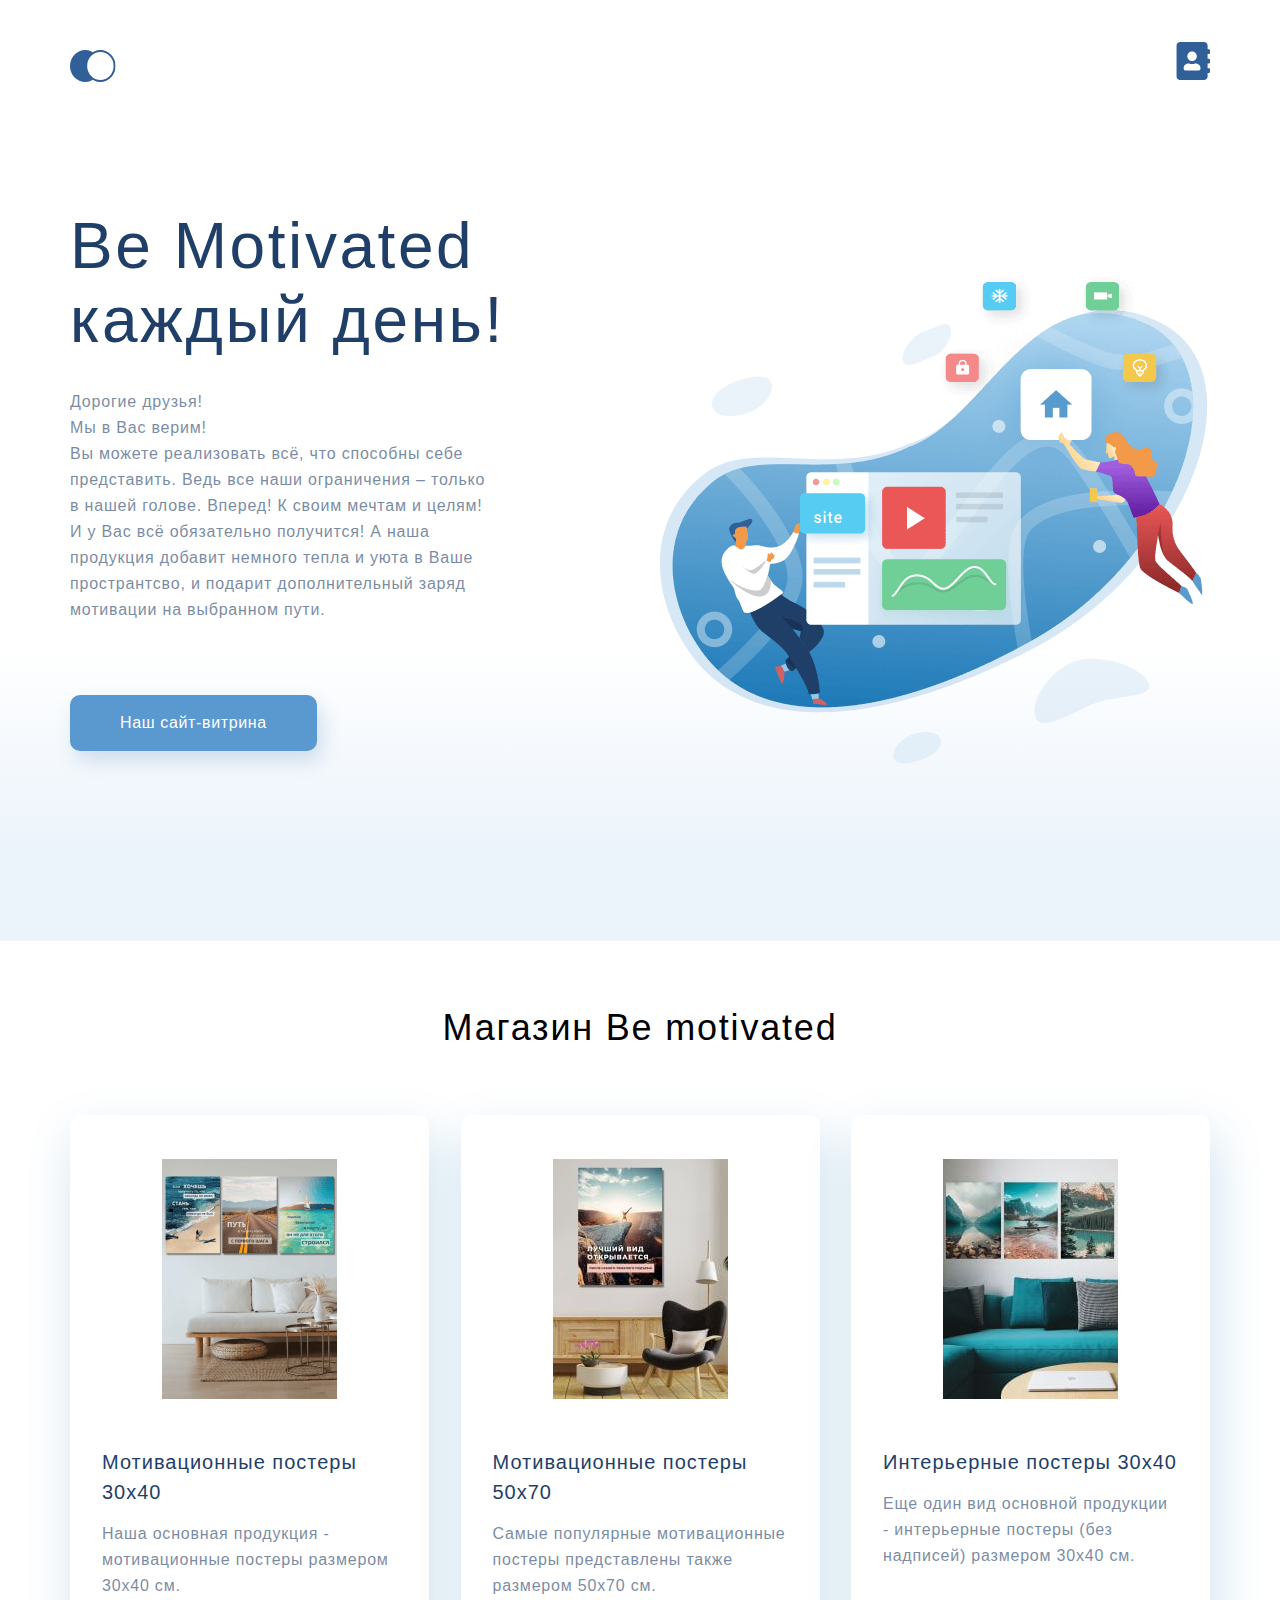
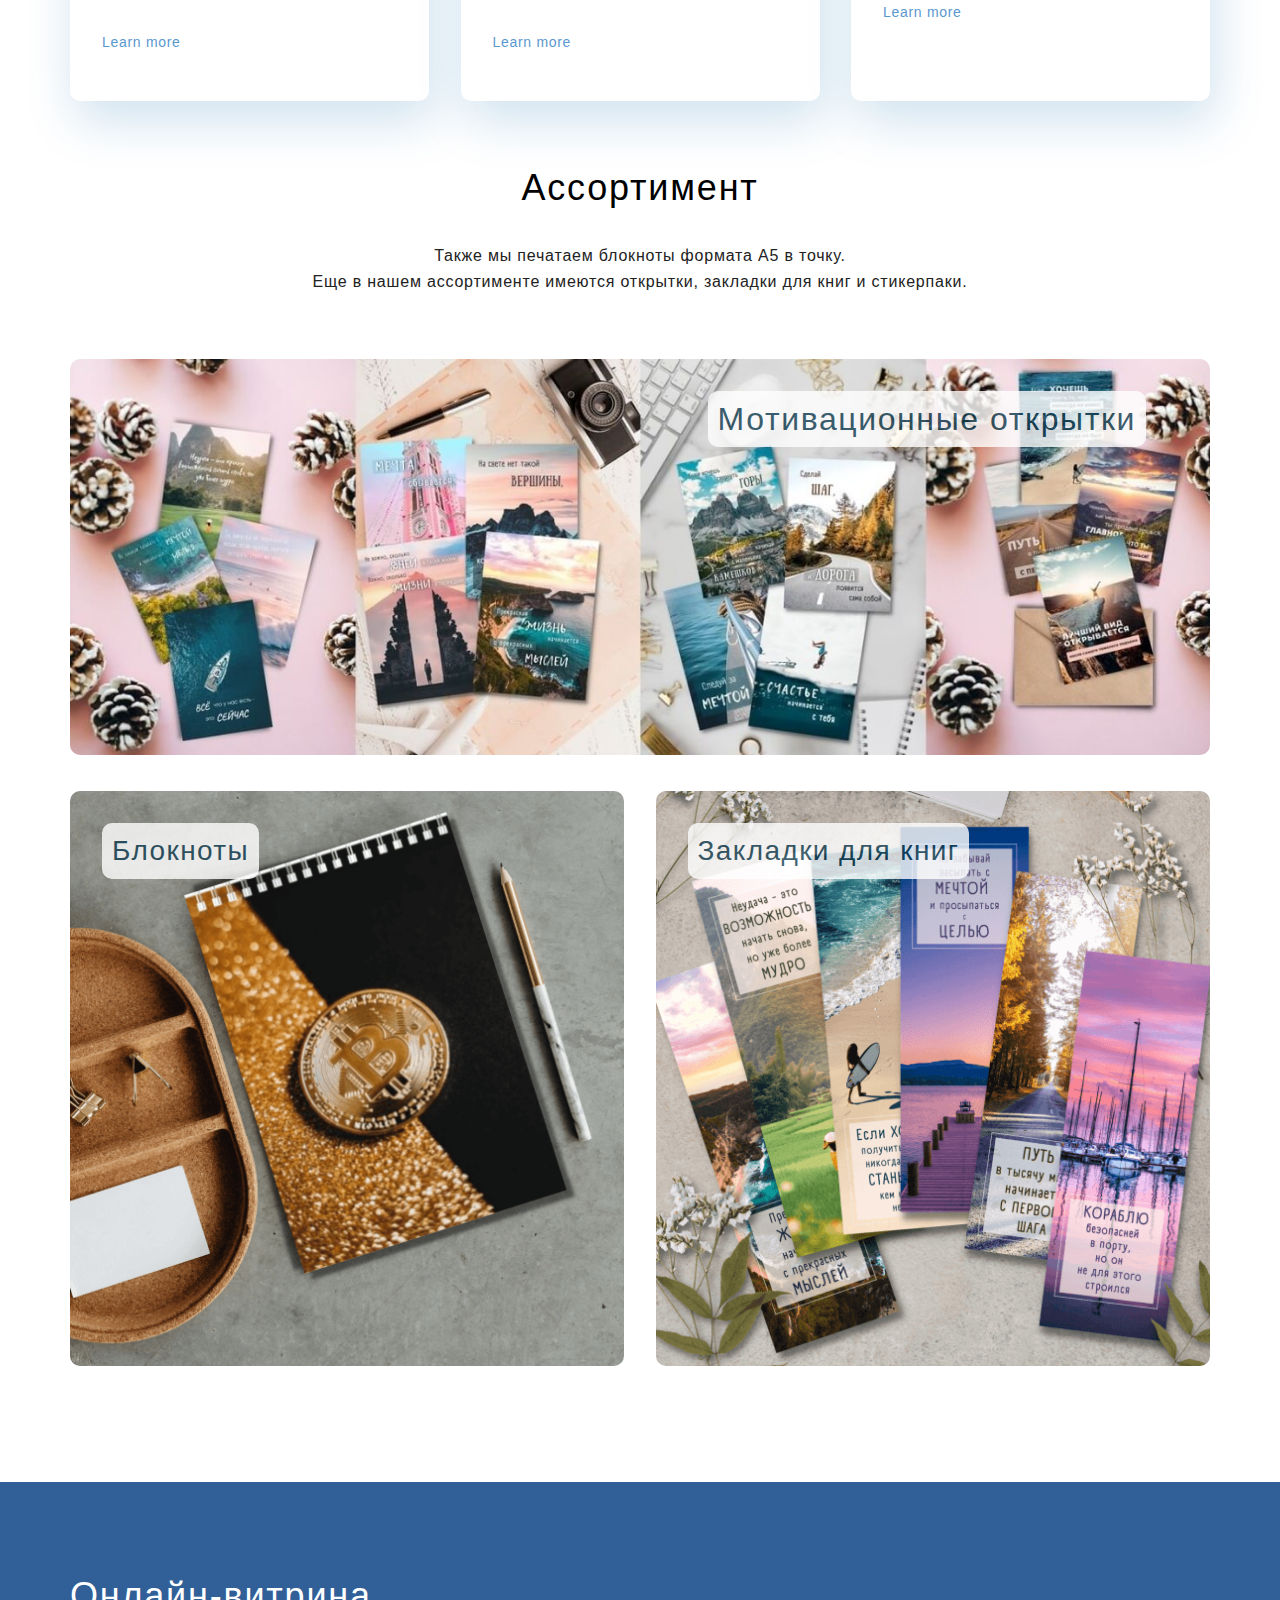
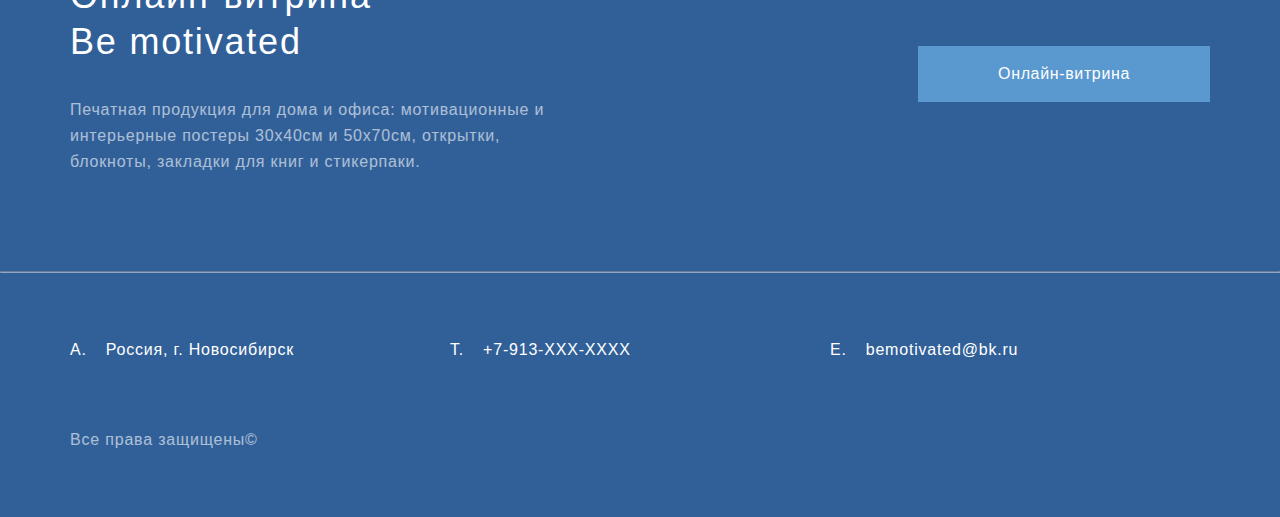
==== commit 6c811b2c: "Stage 02" ====
--- a/index.html
+++ b/index.html
@@ -10,25 +10,23 @@
 </head>
 
 <body>
-    <div class="top_main">
+    <div class="top">
         <div class="container">
             <ul class="menu">
                 <li><a href="index.html"><img src="img/logo.svg" alt="main"></a></li>
                 <li><a href="contacts.html"><img src="img/vec.svg" alt="contacts"></a></li>
             </ul>
-            <div class="top">
-                <div class="top_content-box">
-                    <h1 class="top_heading color">Be Motivated каждый день!</h1>
-                    <p class="text_op mainpar color">Дорогие друзья!<br>
-                        Мы в Вас верим!<br>
-                        Вы можете реализовать всё, что способны себе представить.
-                        Ведь все наши ограничения – только в нашей голове.
-                        Вперед! К своим мечтам и целям! И у Вас всё обязательно получится!
-                        А наша продукция добавит немного тепла и уюта в Ваше пространтсво, и
-                        подарит дополнительный заряд мотивации на выбранном пути.
-                    </p>
-                    <a href="https://bemotivated.shop" target="_blank" class="top_butt text">Наш сайт-витрина</a>
-                </div>
+            <div class="top_info">
+                <h1 class="top_heading color">Be Motivated каждый день!</h1>
+                <p class="text_op mainpar color">Дорогие друзья!<br>
+                    Мы в Вас верим!<br>
+                    Вы можете реализовать всё, что способны себе представить.
+                    Ведь все наши ограничения – только в нашей голове.
+                    Вперед! К своим мечтам и целям! И у Вас всё обязательно получится!
+                    А наша продукция добавит немного тепла и уюта в Ваше пространтсво, и
+                    подарит дополнительный заряд мотивации на выбранном пути.
+                </p>
+                <a href="https://bemotivated.shop" target="_blank" class="top_butt text">Наш сайт-витрина</a>
             </div>
         </div>
     </div>
--- a/styles.css
+++ b/styles.css
@@ -302,25 +302,17 @@
 }
 
 /*Блоки главной страницы*/
-div.top_main {
+div.top {
   background: -webkit-gradient(linear, left bottom, left top, color-stop(8.84%, #EBF3FB), color-stop(31.12%, rgba(152, 195, 232, 0)));
   background: linear-gradient(0deg, #EBF3FB 8.84%, rgba(152, 195, 232, 0) 31.12%);
 }
 
-div.top {
+div.top_info {
   height: -webkit-fit-content;
   height: -moz-fit-content;
   height: fit-content;
-  display: -webkit-box;
-  display: -ms-flexbox;
-  display: flex;
   padding-top: 115px;
-  -webkit-box-align: stretch;
-      -ms-flex-align: stretch;
-          align-items: stretch;
-}
-
-.top_content-box {
+  width: 100%;
   display: -webkit-box;
   display: -ms-flexbox;
   display: flex;
@@ -328,21 +320,9 @@
   -webkit-box-direction: normal;
       -ms-flex-direction: column;
           flex-direction: column;
-  width: 40%;
-  height: 100%;
-}
-
-div.top_info {
-  display: -webkit-box;
-  display: -ms-flexbox;
-  display: flex;
-  -webkit-box-pack: center;
-      -ms-flex-pack: center;
-          justify-content: center;
-  width: 60%;
-  -webkit-box-align: center;
-      -ms-flex-align: center;
-          align-items: center;
+  background-image: url(img/illustration.png);
+  background-repeat: no-repeat;
+  background-position: right center;
 }
 
 div.shop {
@@ -553,15 +533,6 @@
   border-radius: 10px;
 }
 
-.video {
-  width: 625px;
-  height: 354px;
-  margin-left: 10px;
-  margin-right: 10px;
-  -webkit-box-sizing: border-box;
-          box-sizing: border-box;
-}
-
 .cont {
   text-decoration: none;
 }
@@ -576,33 +547,11 @@
     padding: 0;
     margin: 0;
   }
-  .video {
-    width: 625px;
-    height: 354px;
-    margin-left: 0px;
-    margin-bottom: 145px;
-  }
   .menu {
     padding-top: 55px;
   }
-  div.top {
+  div.top_info {
     padding-top: 120px;
-    -webkit-box-orient: vertical;
-    -webkit-box-direction: normal;
-        -ms-flex-direction: column;
-            flex-direction: column;
-  }
-  div.top_content-box {
-    width: 100%;
-  }
-  div.top_info {
-    width: 100%;
-    -webkit-box-pack: start;
-        -ms-flex-pack: start;
-            justify-content: flex-start;
-    -webkit-box-align: start;
-        -ms-flex-align: start;
-            align-items: flex-start;
   }
   .top_butt {
     margin-bottom: 87px;
@@ -690,7 +639,7 @@
     padding-left: 16px;
     padding-right: 16px;
   }
-  div.top {
+  div.top_info {
     height: -webkit-fit-content;
     height: -moz-fit-content;
     height: fit-content;
@@ -706,15 +655,6 @@
     text-align: center;
     margin-bottom: 12px;
   }
-  div.top_content-box {
-    width: 100%;
-    -webkit-box-align: center;
-        -ms-flex-align: center;
-            align-items: center;
-  }
-  div.top_info {
-    display: none;
-  }
   .mainpar {
     max-width: 343px;
     text-align: center;
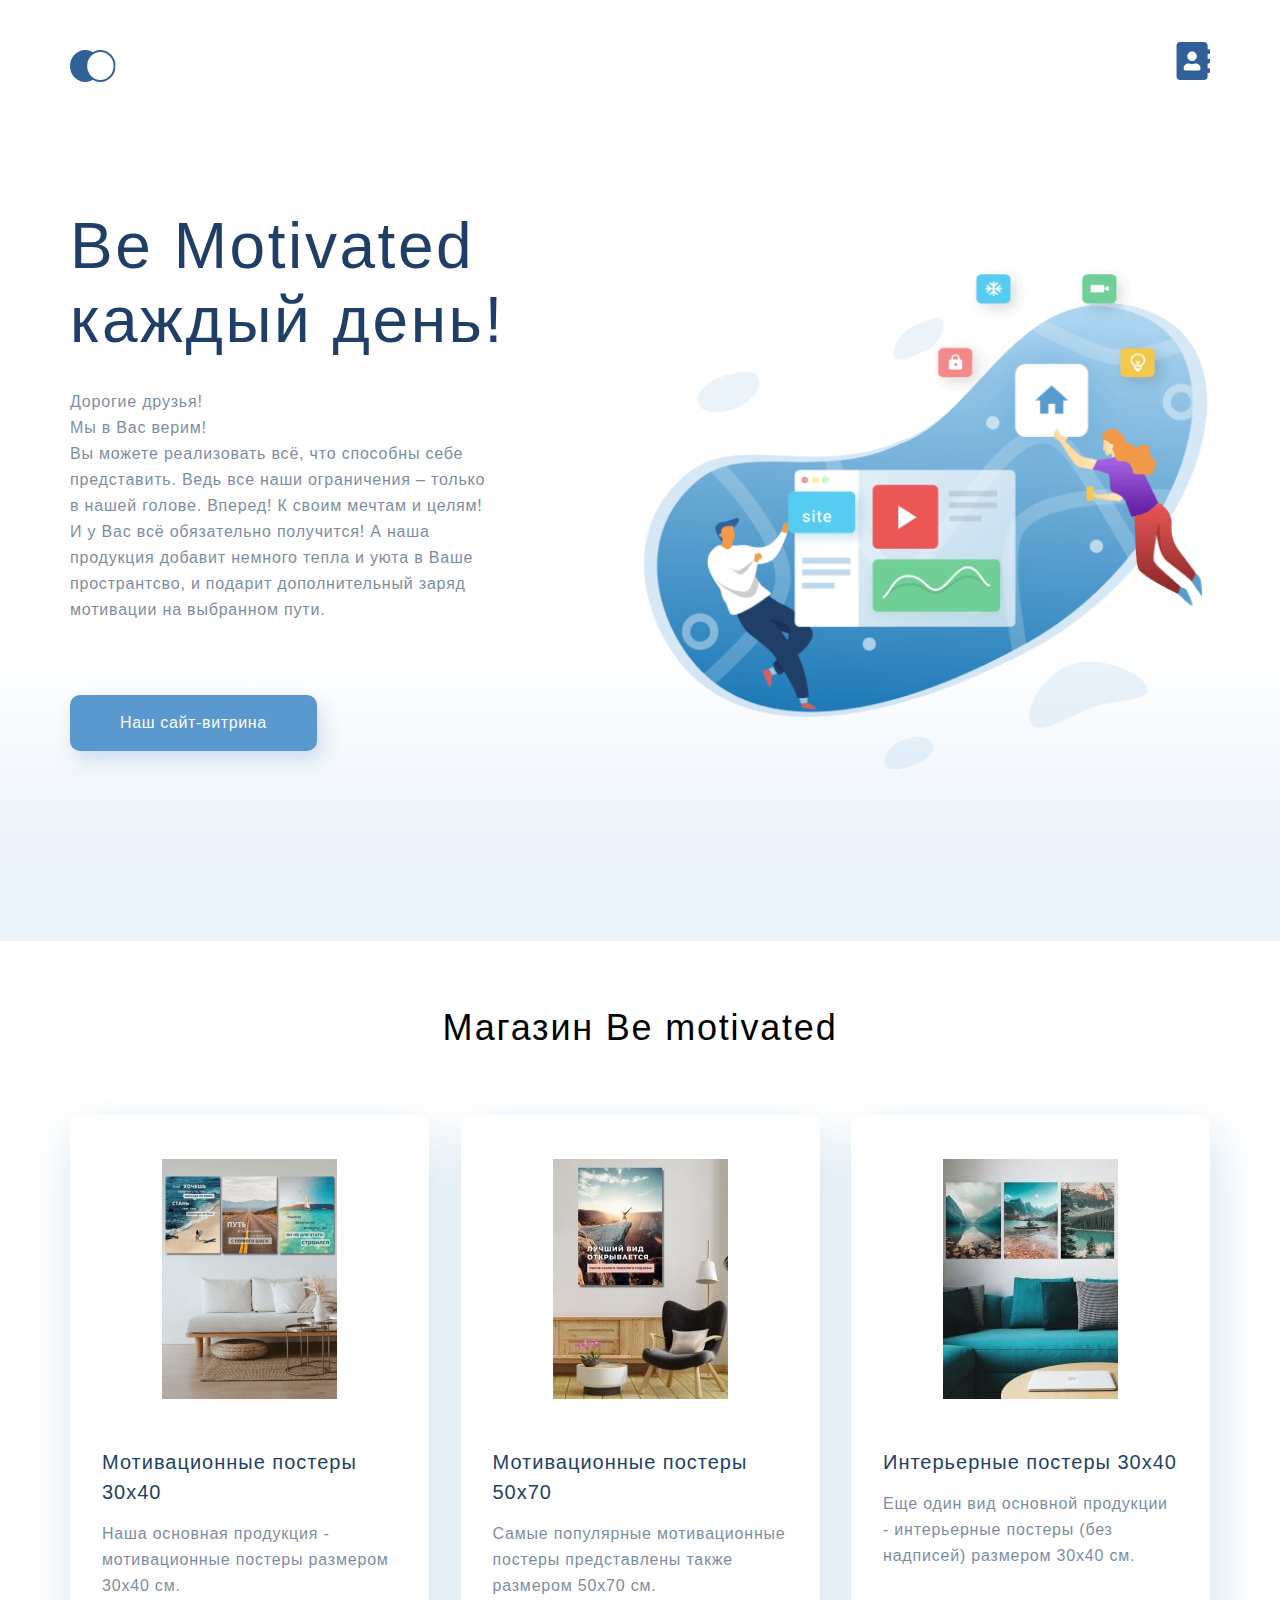
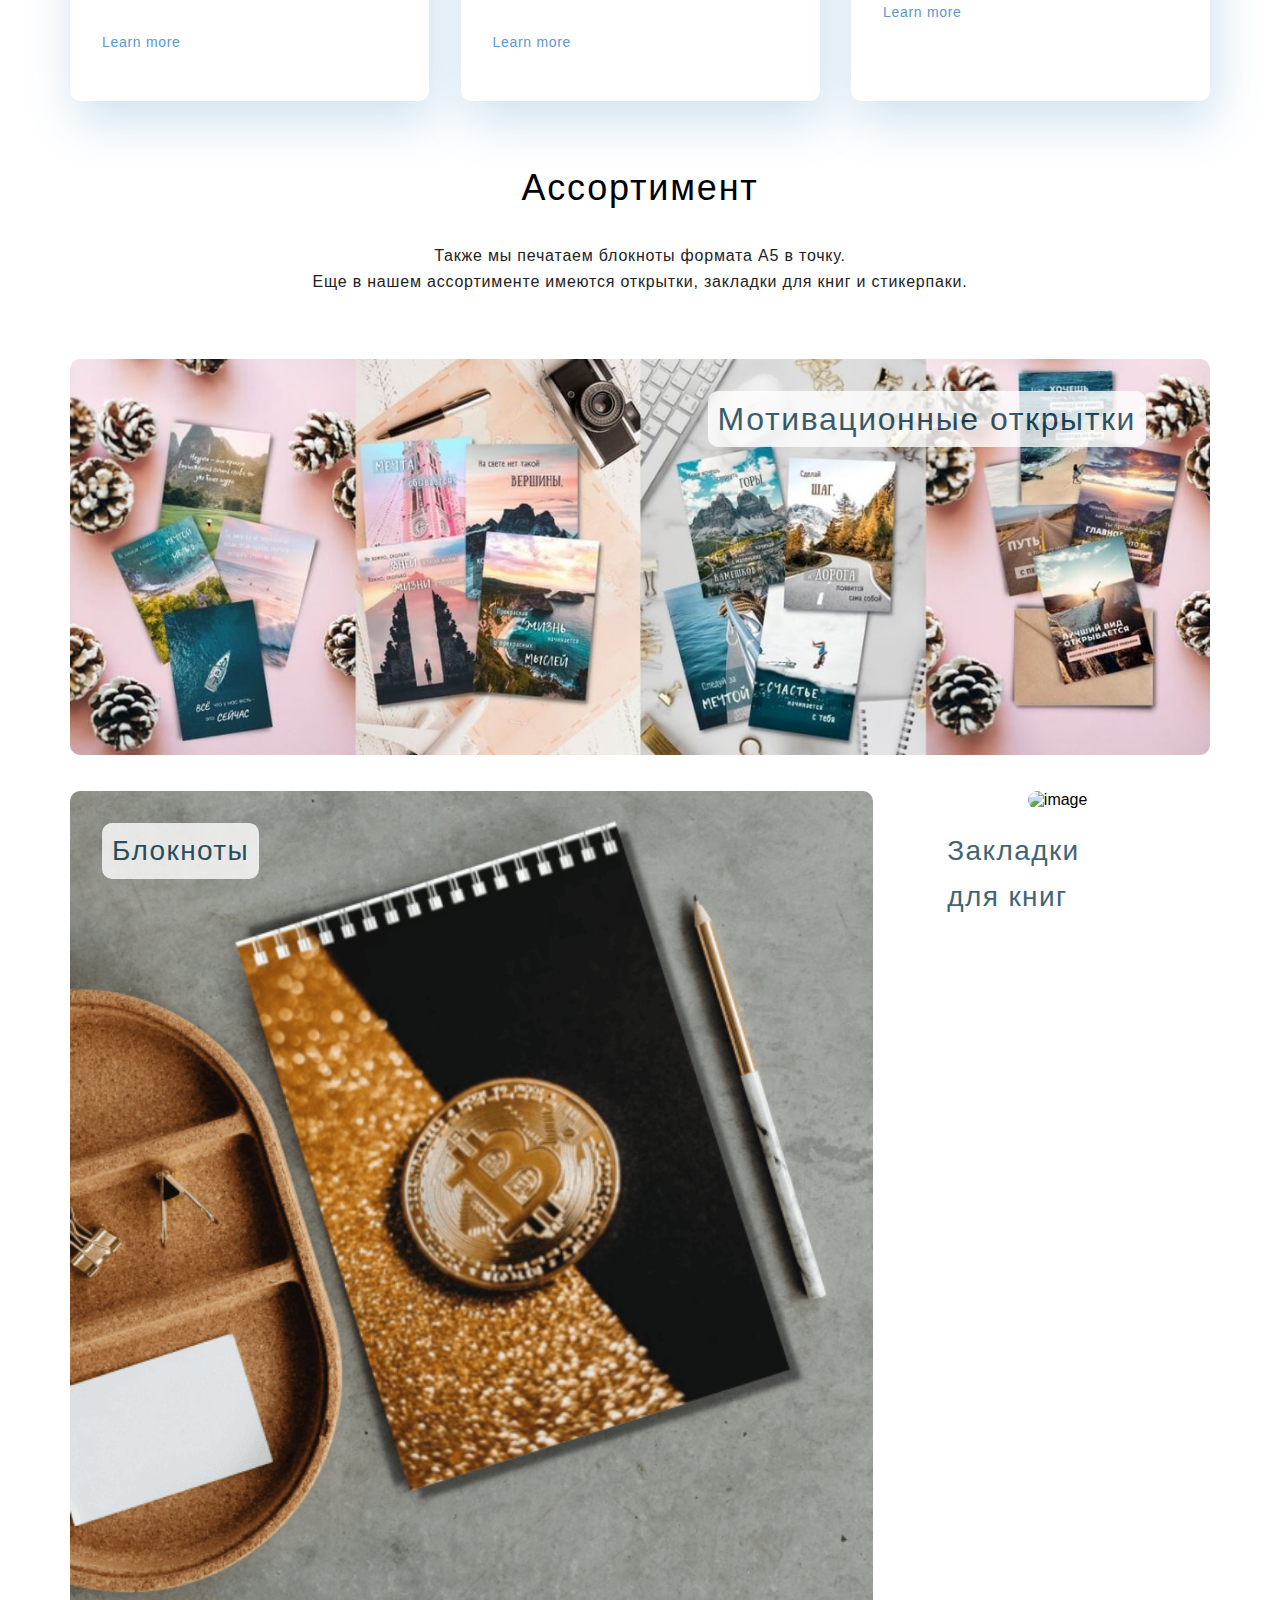
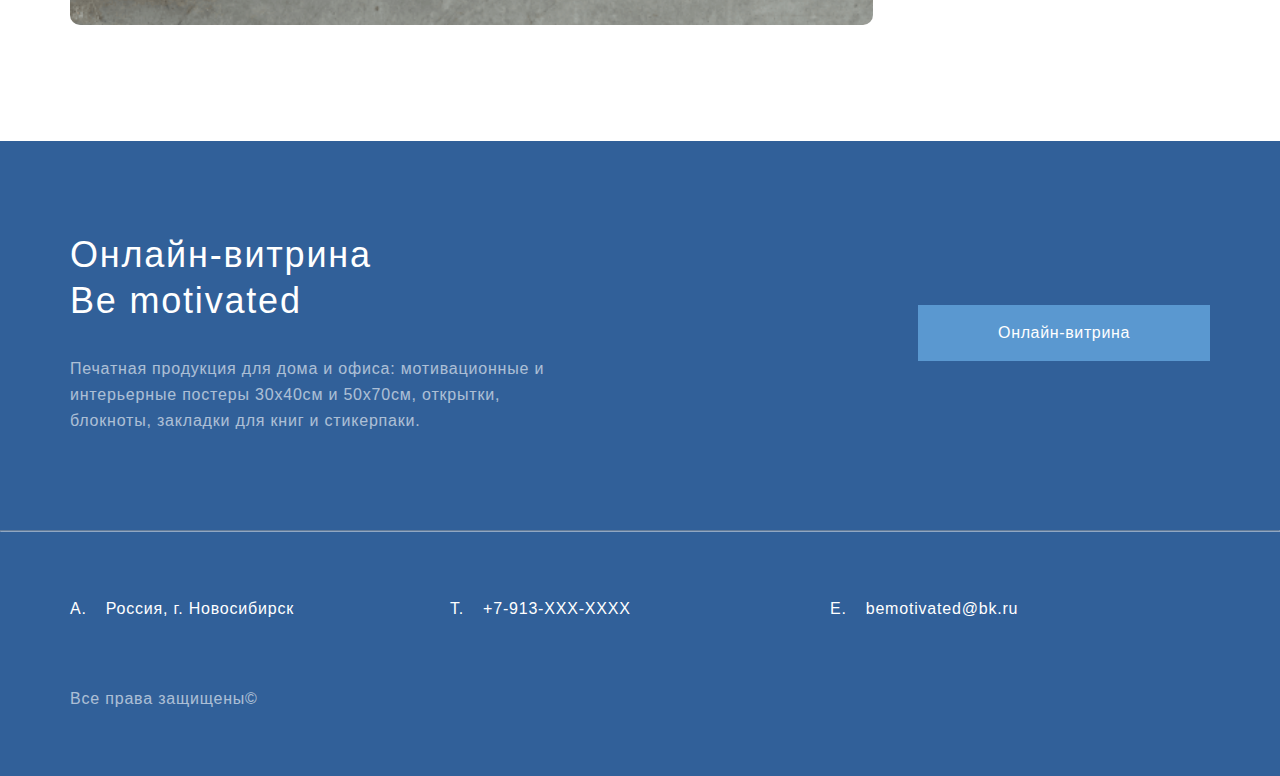
==== commit ab118bf0: "Img name for notes changed" ====
--- a/index.html
+++ b/index.html
@@ -73,7 +73,7 @@
                     alt="image">
                 <p class=" products_text_1 pr_text_2-3">Блокноты</p>
             </div>
-            <div class="products_item"><img class="products_image" src="img/notes (1).png" alt="image">
+            <div class="products_item"><img class="products_image" src="img/notes.png" alt="image">
                 <p class="products_text_1 pr_text_2-3">Закладки для книг</p>
             </div>
         </div>
--- a/styles.css
+++ b/styles.css
@@ -312,7 +312,6 @@
   height: -moz-fit-content;
   height: fit-content;
   padding-top: 115px;
-  width: 100%;
   display: -webkit-box;
   display: -ms-flexbox;
   display: flex;
@@ -323,6 +322,7 @@
   background-image: url(img/illustration.png);
   background-repeat: no-repeat;
   background-position: right center;
+  background-size: 50%;
 }
 
 div.shop {
@@ -552,6 +552,8 @@
   }
   div.top_info {
     padding-top: 120px;
+    background-position: right bottom 88px;
+    background-size: 40%;
   }
   .top_butt {
     margin-bottom: 87px;
@@ -644,6 +646,10 @@
     height: -moz-fit-content;
     height: fit-content;
     padding-top: 33px;
+    background-image: none;
+    -webkit-box-align: center;
+        -ms-flex-align: center;
+            align-items: center;
   }
   .menu {
     padding-top: 24px;
